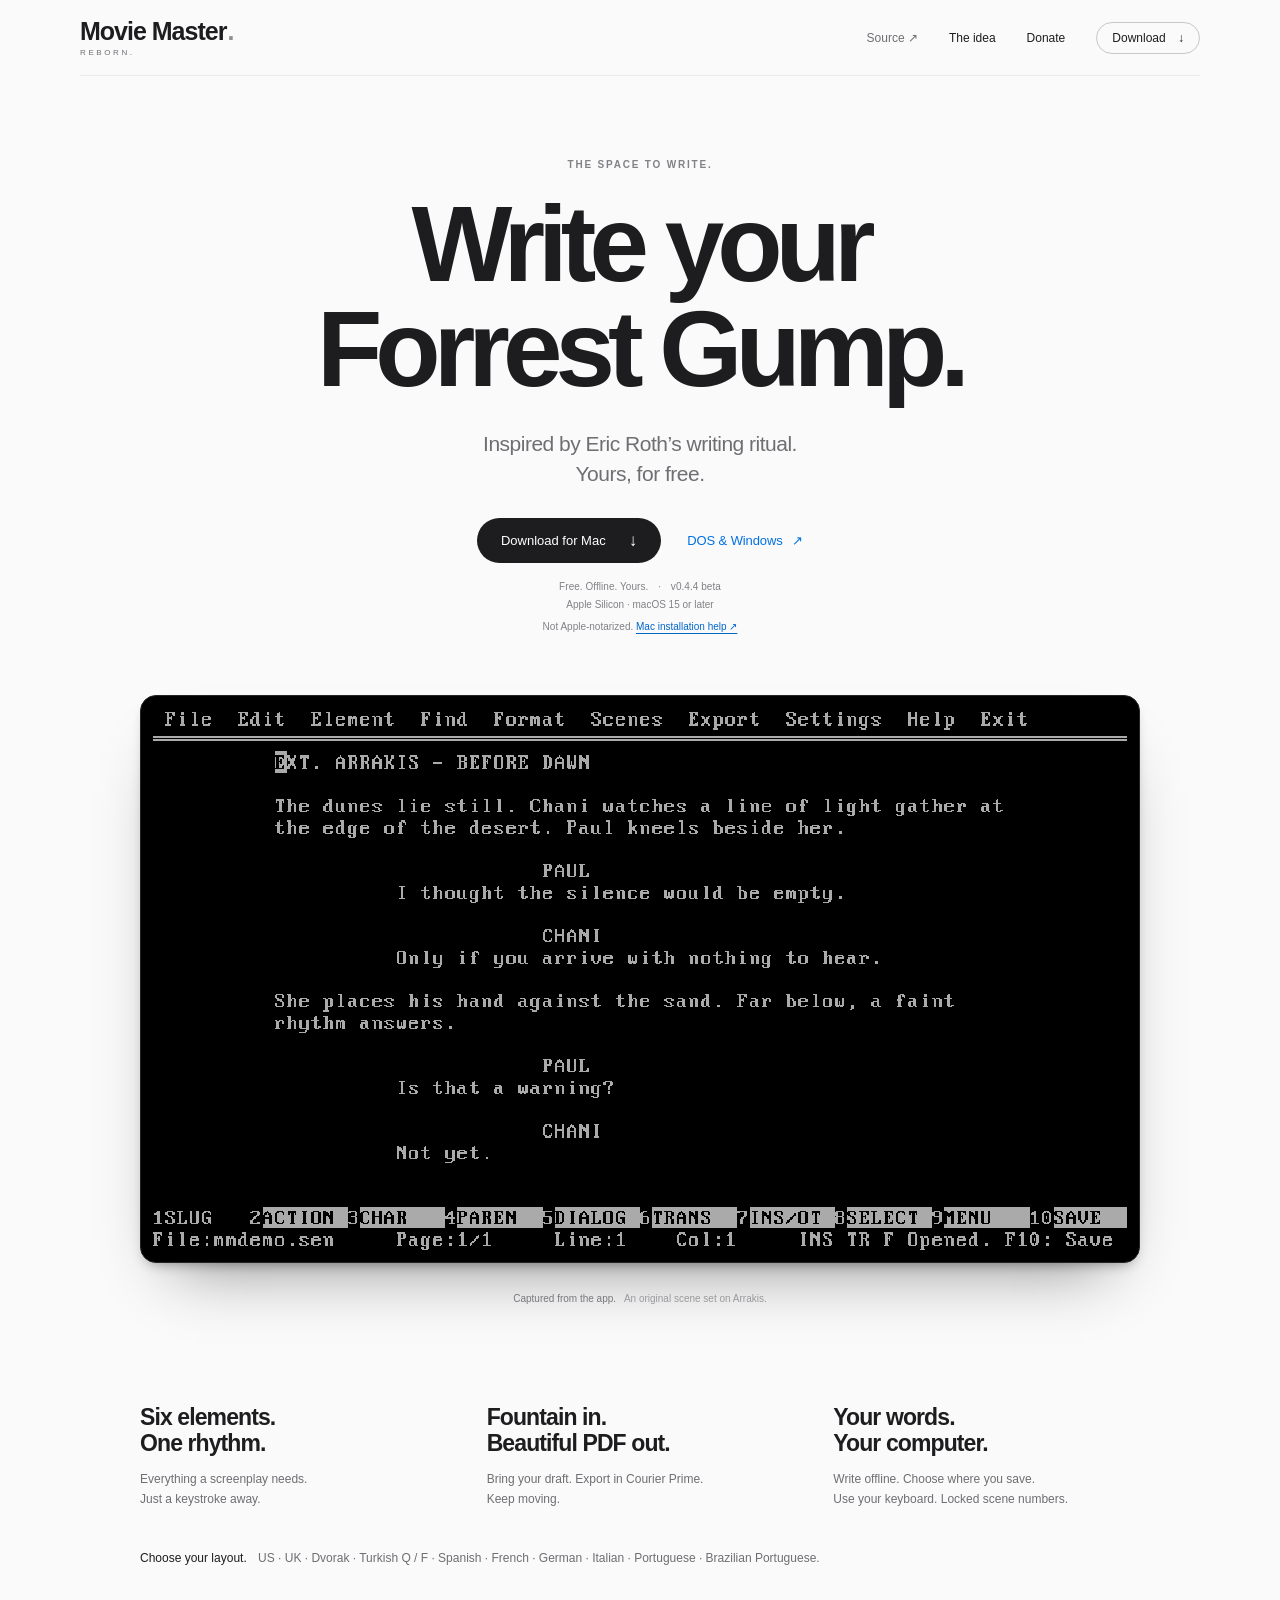
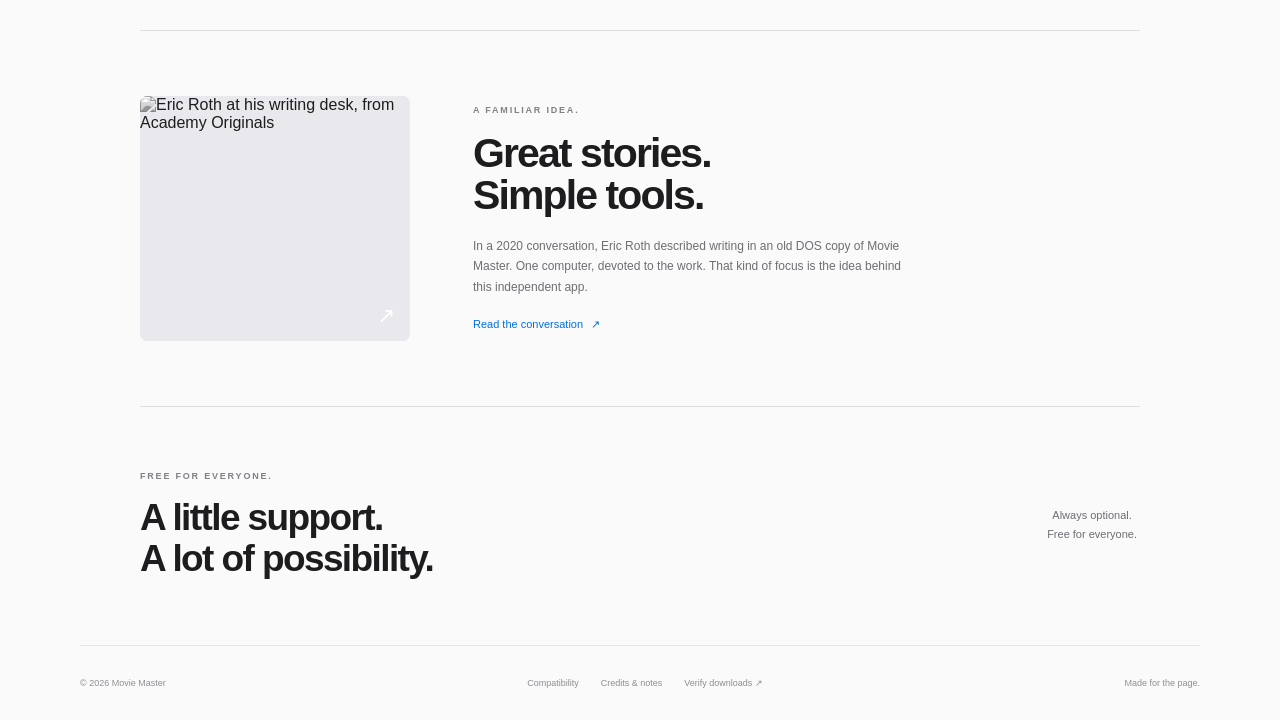
==== index.html @ 6f4f6c34 "Enable PayPal support alongside USDT donations" ====
<!doctype html>
<html lang="en">
<head>
  <meta charset="utf-8">
  <meta name="viewport" content="width=device-width,initial-scale=1">
  <meta name="theme-color" content="#fafafa">
  <title>Movie Master. Write your Forrest Gump.</title>
  <meta name="description" content="A quiet screen for your next screenplay. Free, offline screenwriting for Mac, DOS and Windows. Selectable keyboard layouts, Fountain import and Courier Prime PDF.">
  <meta property="og:title" content="Movie Master. Write your Forrest Gump.">
  <meta property="og:description" content="A quiet screen for your next screenplay. Free for Mac, DOS and Windows.">
  <meta property="og:type" content="website">
  <link rel="icon" href="mark.svg" type="image/svg+xml">
  <link rel="stylesheet" href="style.css">
  <script src="app.js" defer></script>
</head>
<body>
  <a class="skip" href="#main">Skip to content</a>
  <header class="nav shell">
    <a class="brand" href="#" aria-label="Movie Master home"><span>Movie Master<span class="brand-dot" aria-hidden="true">.</span></span><small>REBORN.</small></a>
    <nav aria-label="Main navigation"><a href="https://github.com/Bubliska/movie-master" target="_blank" rel="noopener noreferrer">Source <span aria-hidden="true">↗</span></a><a href="#idea">The idea</a><button type="button" class="nav-donate" id="donate-button">Donate</button><a href="#downloads" class="nav-download">Download <span aria-hidden="true">↓</span></a></nav>
  </header>
  <main id="main">
    <section class="hero" aria-labelledby="hero-title">
      <div class="hero-copy shell">
        <p class="eyebrow">THE SPACE TO WRITE.</p>
        <h1 id="hero-title">Write your<br>Forrest Gump.</h1>
        <p class="hero-subtitle">Inspired by Eric Roth’s writing ritual.<br>Yours, for free.</p>
        <div class="download-actions" id="downloads"><a class="button primary" id="download-mac" href="https://github.com/Bubliska/movie-master/releases/download/v0.4.4/Movie-Master-0.4.4-AppleSilicon.dmg">Download for Mac <span aria-hidden="true">↓</span></a><a class="secondary" href="https://github.com/Bubliska/movie-master/releases/download/v0.4.4/Movie-Master-0.4.4-DOS-Windows.zip" download>DOS & Windows <span aria-hidden="true">↗</span></a></div>
        <p class="compatibility">Free. Offline. Yours. <span aria-hidden="true">·</span> v0.4.4 beta</p>
        <p class="download-status">Apple Silicon · macOS 15 or later</p>
        <p class="download-status">Not Apple-notarized. <a href="credits.html#mac-install">Mac installation help ↗</a></p>
      </div>
      <figure class="product-stage shell">
        <div class="app-capture"><img src="movie-master-dune.png" width="720" height="400" alt="Actual Movie Master app screenshot showing an original Arrakis scene with Paul and Chani, the real DOS menus and function keys."></div>
        <figcaption>Captured from the app. <span>An original scene set on Arrakis.</span></figcaption>
      </figure>
    </section>
    <section class="essentials shell" aria-label="The essentials"><div><h2>Six elements.<br>One rhythm.</h2><p>Everything a screenplay needs.<br>Just a keystroke away.</p></div><div><h2>Fountain in.<br>Beautiful PDF out.</h2><p>Bring your draft. Export in Courier Prime.<br>Keep moving.</p></div><div><h2>Your words.<br>Your computer.</h2><p>Write offline. Choose where you save.<br>Use your keyboard. Locked scene numbers.</p></div><p class="keyboard-layouts"><strong>Choose your layout.</strong> US · UK · Dvorak · Turkish Q / F · Spanish · French · German · Italian · Portuguese · Brazilian Portuguese.</p></section>
    <section class="idea shell" id="idea" aria-labelledby="idea-title">
      <a class="roth-image" href="https://www.youtube.com/watch?v=N3_QmiNs52o" target="_blank" rel="noopener noreferrer" aria-label="Watch Eric Roth's writing process on Academy Originals"><img src="https://i.ytimg.com/vi/N3_QmiNs52o/maxresdefault.jpg" width="1280" height="720" alt="Eric Roth at his writing desk, from Academy Originals" loading="lazy" referrerpolicy="no-referrer"><span aria-hidden="true">↗</span></a>
      <div class="idea-copy"><p class="eyebrow">A FAMILIAR IDEA.</p><h2 id="idea-title">Great stories.<br>Simple tools.</h2><p>In a 2020 conversation, Eric Roth described writing in an old DOS copy of Movie Master. One computer, devoted to the work. That kind of focus is the idea behind this independent app.</p><a class="story-link" href="https://johnaugust.com/2020/scriptnotes-475-the-one-with-eric-roth-transcript" target="_blank" rel="noopener noreferrer">Read the conversation <span aria-hidden="true">↗</span></a></div>
    </section>
    <section class="support shell" aria-labelledby="support-title"><div><p class="eyebrow">FREE FOR EVERYONE.</p><h2 id="support-title">A little support.<br>A lot of possibility.</h2></div><div class="support-action"><p>Always optional.<br>Free for everyone.</p></div></section>
  </main>
  <footer class="footer shell"><span>© 2026 Movie Master</span><div><button class="footer-link" type="button" id="requirements-button">Compatibility</button><a href="credits.html">Credits & notes</a><a href="https://github.com/Bubliska/movie-master/releases/download/v0.4.4/SHA256.txt" target="_blank" rel="noopener">Verify downloads <span aria-hidden="true">↗</span></a></div><span>Made for the page.</span></footer>
  <dialog id="donation-dialog" aria-labelledby="donation-title">
    <button class="dialog-close" aria-label="Close donation information" type="button">×</button>
    <p class="eyebrow">THANK YOU.</p><h2 id="donation-title">Keep the<br>story going.</h2>
    <p>Movie Master is free. Every contribution helps write its next chapter.</p>
    <section class="donation-method" aria-labelledby="paypal-title"><h3 id="paypal-title">PayPal</h3><a class="button primary" href="https://paypal.me/emirBublis" target="_blank" rel="noopener noreferrer">Continue with PayPal <span aria-hidden="true">↗</span></a><p class="dialog-small">Choose your amount on PayPal.</p></section>
    <section class="donation-method" aria-labelledby="ethereum-title">
      <h3 id="ethereum-title">USDT <span>Ethereum · ERC20</span></h3>
      <p class="wallet-address" id="ethereum-address">0x7a5459922af0303901fe7e7f8037e40db7d2e9fa</p>
      <p class="network-note">Send USDT on the Ethereum network only.</p>
      <button class="copy-address" type="button" data-copy-address="ethereum-address" aria-label="Copy USDT Ethereum address">Copy address</button>
      <p class="copy-status" role="status" aria-live="polite"></p>
    </section>
    <section class="donation-method" aria-labelledby="tron-title">
      <h3 id="tron-title">USDT <span>TRON · TRC20</span></h3>
      <p class="wallet-address" id="tron-address">THdJoAhMcEDywUCR9gDeDUcnjp4ftQQy5q</p>
      <p class="network-note">Send USDT on the TRON network only.</p>
      <button class="copy-address" type="button" data-copy-address="tron-address" aria-label="Copy USDT TRON address">Copy address</button>
      <p class="copy-status" role="status" aria-live="polite"></p>
    </section>
    <p class="dialog-small">Always optional. The app is yours either way.</p>
  </dialog>
  <dialog id="requirements-dialog" aria-labelledby="requirements-title"><button class="dialog-close" aria-label="Close compatibility information" type="button">×</button><p class="eyebrow">VERSION 0.4.4 · BETA</p><h2 id="requirements-title">A few details.</h2><h3>Mac</h3><p>Apple Silicon, macOS 15 or later. DOSBox-X is included. Open the DMG and drag the app to Applications. This beta is ad-hoc signed and isn't Apple-notarized, so macOS may block its first launch. <a href="credits.html#mac-install">Read the Mac installation instructions</a>. No Intel Mac build is included.</p><h3>Keyboard layouts</h3><p>US, UK, Dvorak, Turkish Q/F, Spanish, French AZERTY, German QWERTZ, Italian, Portuguese and Brazilian Portuguese. Choose a layout in Settings. The current text set supports Latin scripts; Cyrillic, Arabic and CJK text are not yet supported.</p><h3>DOS & Windows</h3><p>The ZIP includes DOS, WIN32 and WIN64 builds. Windows 10–11: extract the entire ZIP and run START.BAT. DOS: 386+, VGA and extended memory; 32 MB recommended. Keep FONT.TTF and CWSDPMI.EXE beside MOVIEMST.EXE. Windows builds are compiled but haven't been tested on a live Windows machine.</p><p class="dialog-small">Mac: File → Import Fountain opens the macOS file chooser at Desktop, including Unicode filenames.</p><p class="dialog-small">First Save: F10 → choose a folder → F5 Save Here → enter a name. Save As and every export let you choose a location again.</p><button class="button primary dialog-dismiss" type="button">Got it</button></dialog>
  <noscript><p class="noscript shell">Both downloads work without JavaScript. Enable it to open the information dialogs.</p></noscript>
</body>
</html>
---- style.css ----
:root{--ink:#1d1d1f;--gray:#6e6e73;--line:#dedee1;--background:#fafafa;--sans:-apple-system,BlinkMacSystemFont,'Helvetica Neue',Arial,sans-serif}
*{box-sizing:border-box}
html{scroll-behavior:smooth;scroll-padding-top:28px}
body{margin:0;background:var(--background);color:var(--ink);font-family:var(--sans);-webkit-font-smoothing:antialiased}
a{color:inherit;text-decoration:none}button{font:inherit;color:inherit;cursor:pointer}button,a{touch-action:manipulation}
a:focus-visible,button:focus-visible{outline:2px solid #0071e3;outline-offset:6px}
.download-status a,dialog p a{color:#0066cc;text-decoration:underline;text-underline-offset:3px}
.shell{width:calc(100% - 96px);max-width:1120px;margin-inline:auto}
.skip{position:fixed;top:-70px;left:20px;padding:12px;background:var(--ink);color:#fff;z-index:100}.skip:focus{top:10px}
.nav{height:76px;display:flex;align-items:center;justify-content:space-between;border-bottom:1px solid #e9e9eb}
.brand{white-space:nowrap;flex-shrink:0;display:flex;flex-direction:column;gap:5px;font-size:25px;font-weight:600;letter-spacing:-1px;line-height:1}.brand small{font-size:8px;font-weight:500;letter-spacing:2.6px;color:var(--gray)}.brand-dot{margin-left:1px;color:#8e8e93}
.nav nav{white-space:nowrap;display:flex;align-items:center;gap:31px;font-size:12px}.nav nav>a:first-child{color:var(--gray)}.nav nav>a:hover{color:#0071e3}
.nav-donate{border:0;background:none;padding:0;font:inherit}.nav-donate:hover{color:#0071e3}
.nav-download{border:1px solid #c8c8cc;border-radius:30px;padding:8px 15px}.nav-download span{margin-left:9px}
h1,h2,h3,p{margin-top:0}h1,h2,h3{font-weight:600}.eyebrow{font-size:10px;font-weight:600;letter-spacing:1.8px;color:#818186;margin:0 0 22px}
.hero{padding-top:83px}.hero-copy{text-align:center}h1{font-size:clamp(72px,8.35vw,118px);line-height:.985;letter-spacing:-.065em;margin:0 auto 26px;max-width:1000px}
.hero-subtitle{font-size:21px;line-height:1.45;letter-spacing:-.5px;color:var(--gray);margin-bottom:29px}
.download-actions{display:flex;justify-content:center;align-items:center;gap:26px;scroll-margin-top:80px}
.button{border:1px solid transparent;border-radius:40px;min-height:45px;padding:13px 23px;font-size:13px;font-weight:500;display:inline-flex;align-items:center;justify-content:center;gap:23px;transition:background .2s,transform .2s}
.button span{font-size:17px;line-height:1}.primary{background:var(--ink);color:white}.primary:hover{background:#3b3b3d;transform:translateY(-1px)}
.secondary{font-size:13px;color:#0071e3;letter-spacing:-.1px}.secondary span{margin-left:6px}.secondary:hover,.story-link:hover{text-decoration:underline;text-underline-offset:4px}
.compatibility{font-size:10px;color:#818186;margin:18px 0 0;letter-spacing:.05px}.compatibility span{margin:0 7px}
.download-status{font-size:10px;color:#818186;margin:7px 0 0;min-height:15px}
.product-stage{margin-top:59px;max-width:1000px;padding-bottom:28px}
.app-capture{padding:12px;background:#000;border:1px solid #242426;border-radius:16px;overflow:hidden;box-shadow:0 35px 65px -33px #0007,0 7px 14px -7px #0006}
.app-capture img{width:100%;height:auto;display:block;image-rendering:pixelated}
.product-stage figcaption{text-align:center;color:#78787d;font-size:10px;line-height:1.6;margin:28px 0 0}.product-stage figcaption span{color:#9a9a9e;margin-left:5px}
.essentials{max-width:1000px;display:grid;grid-template-columns:repeat(3,1fr);gap:40px;padding:53px 0 62px;border-bottom:1px solid var(--line)}
.keyboard-layouts{grid-column:1/-1;font-size:12px;line-height:1.8;color:var(--gray);margin:0}.keyboard-layouts strong{font-weight:500;color:var(--ink);margin-right:8px}
.essentials h2{font-size:23px;letter-spacing:-.9px;line-height:1.15;margin-bottom:14px}.essentials p{font-size:12px;line-height:1.6;color:var(--gray);margin-bottom:0}
.idea{max-width:1000px;display:flex;align-items:center;gap:63px;padding:65px 0;border-bottom:1px solid var(--line)}
.roth-image{position:relative;width:270px;height:245px;flex-shrink:0;border-radius:7px;overflow:hidden;background:#e8e8ed;display:block}
.roth-image img{display:block;width:100%;height:100%;object-fit:cover;object-position:77% center;filter:grayscale(1);transition:transform .6s}.roth-image:hover img{transform:scale(1.025)}
.roth-image>span{position:absolute;right:15px;bottom:12px;color:white;font-size:22px}.idea-copy{max-width:500px}.idea .eyebrow{font-size:9px;margin-bottom:17px}
.idea h2{font-size:41px;line-height:1.04;letter-spacing:-1.9px;margin-bottom:19px}.idea-copy>p:not(.eyebrow){color:var(--gray);font-size:12px;line-height:1.7;margin-bottom:17px;max-width:435px}
.story-link{color:#0071e3;font-size:11px}.story-link span{margin-left:5px}
.support{max-width:1000px;display:flex;align-items:center;justify-content:space-between;padding:64px 0 66px}.support .eyebrow{font-size:9px;margin-bottom:17px}
.support h2{font-size:37px;line-height:1.1;letter-spacing:-1.6px;margin-bottom:0}.support-action{text-align:center;margin-right:3px}.support-action p{font-size:11px;line-height:1.7;color:var(--gray);margin:0}
.footer{height:75px;border-top:1px solid #e4e4e7;display:flex;align-items:center;justify-content:space-between;gap:20px;font-size:9px;color:#8e8e93}.footer>div{display:flex;align-items:center;gap:22px}.footer a:hover,.footer-link:hover{color:var(--ink)}.footer-link{border:0;background:none;padding:0;font:inherit;color:inherit}
dialog{max-width:510px;width:calc(100% - 36px);border:1px solid #e4e4e7;border-radius:22px;background:#fafafa;padding:47px 36px 32px;color:var(--ink);max-height:85vh;overflow:auto}
dialog::backdrop{background:#0007;backdrop-filter:blur(8px)}dialog h2{font-size:37px;line-height:1.1;letter-spacing:-1.8px;margin-bottom:23px}dialog h3{font-size:15px;margin:23px 0 8px}dialog>p:not(.eyebrow){font-size:13px;line-height:1.7;color:var(--gray)}dialog .button{width:100%;margin-top:16px}dialog .eyebrow{font-size:9px;margin-bottom:20px}dialog .dialog-small{font-size:11px!important}.dialog-close{position:absolute;right:16px;top:10px;border:0;background:none;font-size:24px;color:#86868b;padding:4px 8px}.noscript{font-size:12px;padding-bottom:30px;color:var(--gray)}
.donation-method{border-top:1px solid var(--line);padding-top:20px;margin-top:23px}.donation-method h3{margin:0 0 12px;font-size:16px}.donation-method h3 span{font-size:11px;font-weight:400;color:var(--gray);margin-left:9px}.donation-method p{font-size:12px;line-height:1.6;margin:8px 0}.donation-method .wallet-address{font-family:ui-monospace,SFMono-Regular,Consolas,monospace;font-size:12px;overflow-wrap:anywhere;user-select:all}.network-note{color:var(--gray)}.copy-address{background:none;border:1px solid #c8c8cc;border-radius:20px;padding:8px 14px;font-size:11px}.copy-address:hover{background:#eeeef0}.donation-method .copy-status{font-size:10px;min-height:16px;color:var(--gray);margin-bottom:0}
.credits{max-width:700px;margin:70px auto;padding:0 25px}.credits h1{font-size:60px;line-height:1.02;letter-spacing:-3px;margin:35px 0}.credits h2{font-size:25px;letter-spacing:-1px;margin:35px 0 14px}.credits p,.credits li{font-size:13px;color:var(--gray);line-height:1.8}.credits li{margin-bottom:14px}.credits a{color:#0071e3}.credits>a{font-size:12px}
@media(min-width:1500px){.hero{padding-top:102px}}
@media(max-width:1000px){h1{font-size:94px}.product-stage{width:calc(100% - 60px)}.essentials,.idea,.support{width:calc(100% - 96px)}.idea{gap:40px}.roth-image{width:240px;height:240px}}
@media(max-width:700px){.shell{width:calc(100% - 42px)}.nav{height:67px}.brand{font-size:21px}.brand small{font-size:7px;letter-spacing:2px}.nav nav{gap:14px;font-size:10px}.nav a[href="#idea"]{display:none}.nav-download{padding:7px 11px}.hero{padding-top:65px}.eyebrow{font-size:8px;letter-spacing:1.5px;margin-bottom:21px}h1{font-size:67px;letter-spacing:-4.2px;line-height:1.01;margin-bottom:24px}.hero-subtitle{font-size:16px;letter-spacing:-.4px;max-width:260px;margin:0 auto 25px}.download-actions{gap:20px}.button{font-size:11px;min-height:42px;padding:12px 17px;gap:13px}.secondary{font-size:11px}.compatibility{font-size:9px;margin-top:19px}.download-status{font-size:9px;margin-top:7px}.product-stage{width:calc(100% - 28px);margin-top:46px;padding-bottom:12px}.app-capture{padding:7px;border-radius:10px;box-shadow:0 25px 36px -25px #0008}.product-stage figcaption{font-size:9px;margin-top:22px}.product-stage figcaption span{display:block;margin:4px 0 0;font-size:8px}.essentials{width:calc(100% - 50px);display:flex;flex-direction:column;gap:26px;padding:39px 0 43px}.essentials>div{display:flex;align-items:flex-start;gap:22px}.essentials h2{font-size:20px;letter-spacing:-.6px;line-height:1.13;width:45%;flex-shrink:0;margin:0}.essentials p{font-size:11px;line-height:1.7;padding-top:1px}.essentials p br{display:none}.idea{width:calc(100% - 50px);gap:25px;padding:42px 0;align-items:flex-start}.roth-image{width:105px;height:143px;border-radius:5px;margin-top:28px;align-self:center}.roth-image img{object-position:78% center}.roth-image>span{font-size:18px;bottom:8px;right:8px}.idea .eyebrow{font-size:7px;letter-spacing:1px;margin-bottom:13px}.idea h2{font-size:29px;letter-spacing:-1.4px;margin-bottom:14px}.idea-copy>p:not(.eyebrow){font-size:11px;line-height:1.7;margin-bottom:12px}.story-link{font-size:9px}.support{width:calc(100% - 50px);padding:41px 0 43px;gap:20px}.support .eyebrow{font-size:7px;letter-spacing:1px;margin-bottom:13px}.support h2{font-size:25px;letter-spacing:-1px}.support-action{flex-shrink:0;margin:0}.support-action p{font-size:7px;max-width:105px;line-height:1.5;margin-top:9px}.footer{height:auto;min-height:96px;flex-wrap:wrap;gap:15px;font-size:8px;padding:20px 0}.footer>div{order:3;width:100%;gap:20px}.footer>span:last-child{margin-left:auto}dialog{border-radius:17px;padding:43px 25px 26px}dialog h2{font-size:33px}.credits{margin-top:35px}.credits h1{font-size:46px;letter-spacing:-2px}.credits p,.credits li{font-size:12px}}
@media(max-width:360px){.brand{font-size:18px}.shell{width:calc(100% - 32px)}h1{font-size:61px;letter-spacing:-4px}.hero-subtitle{font-size:15px}.nav nav{gap:8px;font-size:9px}.nav-download{padding:7px 8px}.download-actions{gap:15px}.secondary{font-size:10px}.essentials{gap:14px}.essentials h2{font-size:14px}.idea{gap:18px}.roth-image{width:85px}.idea h2{font-size:26px}.support h2{font-size:22px}}
@media(prefers-reduced-motion:reduce){html{scroll-behavior:auto}*,*::before,*::after{transition:none!important;animation:none!important}}
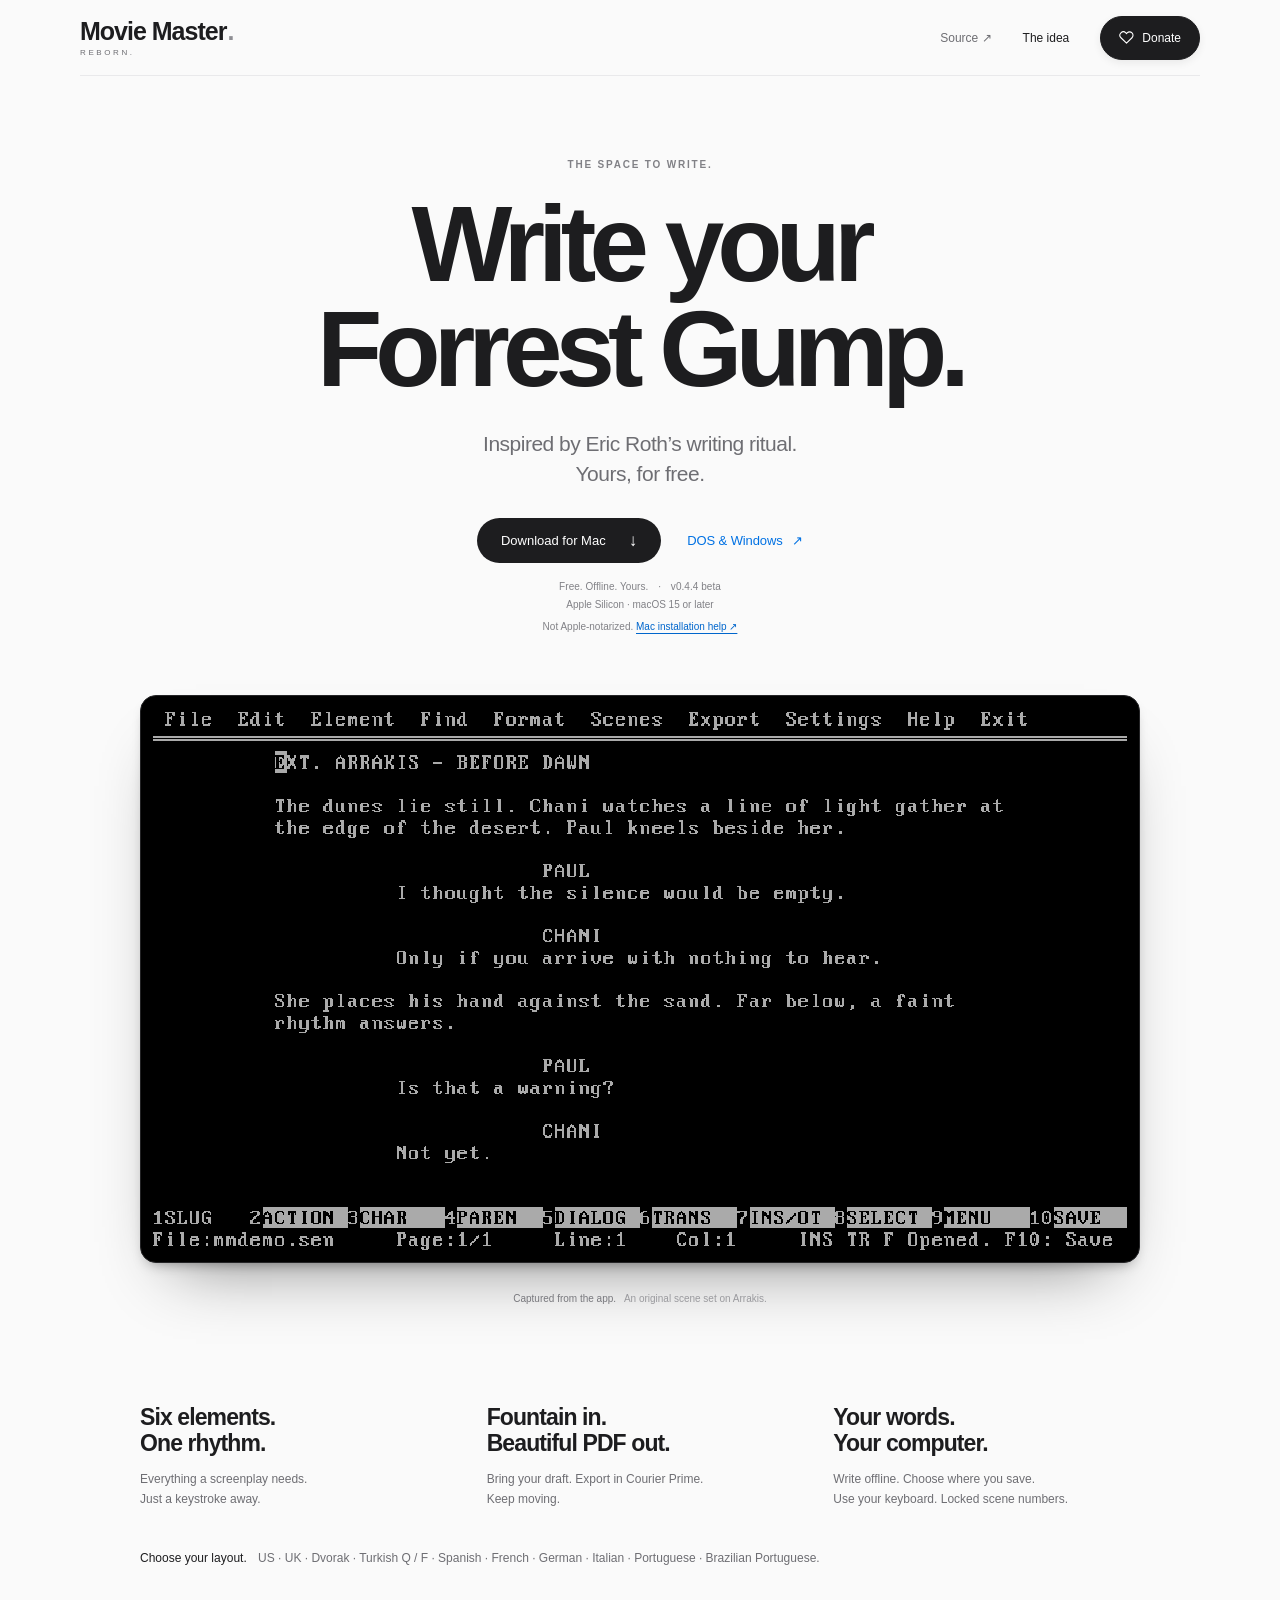
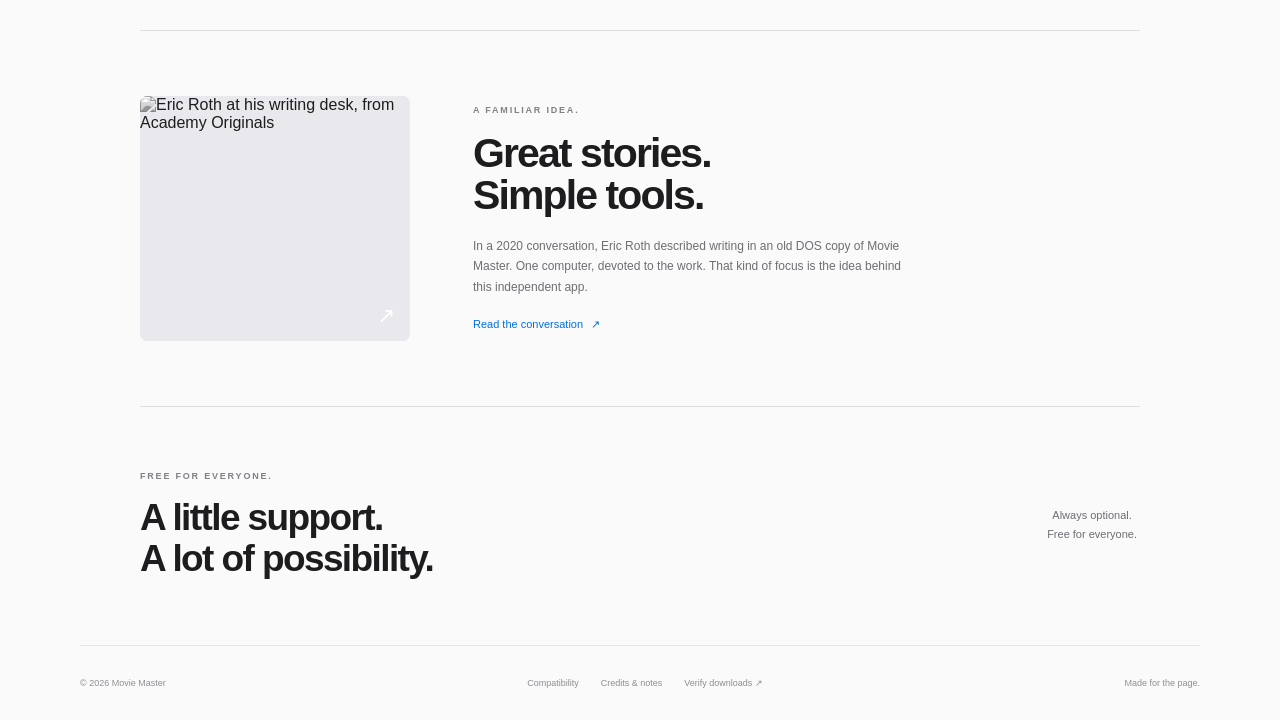
==== commit 9ba26c14: "Highlight Donate and simplify the top navigation" ====
--- a/index.html
+++ b/index.html
@@ -17,7 +17,7 @@
   <a class="skip" href="#main">Skip to content</a>
   <header class="nav shell">
     <a class="brand" href="#" aria-label="Movie Master home"><span>Movie Master<span class="brand-dot" aria-hidden="true">.</span></span><small>REBORN.</small></a>
-    <nav aria-label="Main navigation"><a href="https://github.com/Bubliska/movie-master" target="_blank" rel="noopener noreferrer">Source <span aria-hidden="true">↗</span></a><a href="#idea">The idea</a><button type="button" class="nav-donate" id="donate-button">Donate</button><a href="#downloads" class="nav-download">Download <span aria-hidden="true">↓</span></a></nav>
+    <nav aria-label="Main navigation"><a href="https://github.com/Bubliska/movie-master" target="_blank" rel="noopener noreferrer">Source <span aria-hidden="true">↗</span></a><a href="#idea">The idea</a><button type="button" class="nav-donate" id="donate-button"><svg viewBox="0 0 24 24" width="15" height="15" fill="none" stroke="currentColor" stroke-width="1.7" stroke-linecap="round" stroke-linejoin="round" aria-hidden="true"><path d="M20.8 4.6a5.5 5.5 0 0 0-7.8 0L12 5.7l-1.1-1.1a5.5 5.5 0 0 0-7.8 7.8L12 21l8.8-8.6a5.5 5.5 0 0 0 0-7.8Z"/></svg>Donate</button></nav>
   </header>
   <main id="main">
     <section class="hero" aria-labelledby="hero-title">
--- a/style.css
+++ b/style.css
@@ -10,8 +10,7 @@
 .nav{height:76px;display:flex;align-items:center;justify-content:space-between;border-bottom:1px solid #e9e9eb}
 .brand{white-space:nowrap;flex-shrink:0;display:flex;flex-direction:column;gap:5px;font-size:25px;font-weight:600;letter-spacing:-1px;line-height:1}.brand small{font-size:8px;font-weight:500;letter-spacing:2.6px;color:var(--gray)}.brand-dot{margin-left:1px;color:#8e8e93}
 .nav nav{white-space:nowrap;display:flex;align-items:center;gap:31px;font-size:12px}.nav nav>a:first-child{color:var(--gray)}.nav nav>a:hover{color:#0071e3}
-.nav-donate{border:0;background:none;padding:0;font:inherit}.nav-donate:hover{color:#0071e3}
-.nav-download{border:1px solid #c8c8cc;border-radius:30px;padding:8px 15px}.nav-download span{margin-left:9px}
+.nav-donate{display:inline-flex;align-items:center;justify-content:center;gap:8px;min-height:44px;padding:10px 18px;border:1px solid var(--ink);border-radius:30px;background:var(--ink);color:#fff;font-size:12px;font-weight:500;box-shadow:0 3px 8px #00000012;transition:background .2s,box-shadow .2s,transform .2s}.nav-donate svg{flex-shrink:0}.nav-donate:hover{background:#3b3b3d;box-shadow:0 5px 12px #00000020;transform:translateY(-1px)}.nav-donate:active{transform:translateY(0)}
 h1,h2,h3,p{margin-top:0}h1,h2,h3{font-weight:600}.eyebrow{font-size:10px;font-weight:600;letter-spacing:1.8px;color:#818186;margin:0 0 22px}
 .hero{padding-top:83px}.hero-copy{text-align:center}h1{font-size:clamp(72px,8.35vw,118px);line-height:.985;letter-spacing:-.065em;margin:0 auto 26px;max-width:1000px}
 .hero-subtitle{font-size:21px;line-height:1.45;letter-spacing:-.5px;color:var(--gray);margin-bottom:29px}
@@ -43,6 +42,6 @@
 .credits{max-width:700px;margin:70px auto;padding:0 25px}.credits h1{font-size:60px;line-height:1.02;letter-spacing:-3px;margin:35px 0}.credits h2{font-size:25px;letter-spacing:-1px;margin:35px 0 14px}.credits p,.credits li{font-size:13px;color:var(--gray);line-height:1.8}.credits li{margin-bottom:14px}.credits a{color:#0071e3}.credits>a{font-size:12px}
 @media(min-width:1500px){.hero{padding-top:102px}}
 @media(max-width:1000px){h1{font-size:94px}.product-stage{width:calc(100% - 60px)}.essentials,.idea,.support{width:calc(100% - 96px)}.idea{gap:40px}.roth-image{width:240px;height:240px}}
-@media(max-width:700px){.shell{width:calc(100% - 42px)}.nav{height:67px}.brand{font-size:21px}.brand small{font-size:7px;letter-spacing:2px}.nav nav{gap:14px;font-size:10px}.nav a[href="#idea"]{display:none}.nav-download{padding:7px 11px}.hero{padding-top:65px}.eyebrow{font-size:8px;letter-spacing:1.5px;margin-bottom:21px}h1{font-size:67px;letter-spacing:-4.2px;line-height:1.01;margin-bottom:24px}.hero-subtitle{font-size:16px;letter-spacing:-.4px;max-width:260px;margin:0 auto 25px}.download-actions{gap:20px}.button{font-size:11px;min-height:42px;padding:12px 17px;gap:13px}.secondary{font-size:11px}.compatibility{font-size:9px;margin-top:19px}.download-status{font-size:9px;margin-top:7px}.product-stage{width:calc(100% - 28px);margin-top:46px;padding-bottom:12px}.app-capture{padding:7px;border-radius:10px;box-shadow:0 25px 36px -25px #0008}.product-stage figcaption{font-size:9px;margin-top:22px}.product-stage figcaption span{display:block;margin:4px 0 0;font-size:8px}.essentials{width:calc(100% - 50px);display:flex;flex-direction:column;gap:26px;padding:39px 0 43px}.essentials>div{display:flex;align-items:flex-start;gap:22px}.essentials h2{font-size:20px;letter-spacing:-.6px;line-height:1.13;width:45%;flex-shrink:0;margin:0}.essentials p{font-size:11px;line-height:1.7;padding-top:1px}.essentials p br{display:none}.idea{width:calc(100% - 50px);gap:25px;padding:42px 0;align-items:flex-start}.roth-image{width:105px;height:143px;border-radius:5px;margin-top:28px;align-self:center}.roth-image img{object-position:78% center}.roth-image>span{font-size:18px;bottom:8px;right:8px}.idea .eyebrow{font-size:7px;letter-spacing:1px;margin-bottom:13px}.idea h2{font-size:29px;letter-spacing:-1.4px;margin-bottom:14px}.idea-copy>p:not(.eyebrow){font-size:11px;line-height:1.7;margin-bottom:12px}.story-link{font-size:9px}.support{width:calc(100% - 50px);padding:41px 0 43px;gap:20px}.support .eyebrow{font-size:7px;letter-spacing:1px;margin-bottom:13px}.support h2{font-size:25px;letter-spacing:-1px}.support-action{flex-shrink:0;margin:0}.support-action p{font-size:7px;max-width:105px;line-height:1.5;margin-top:9px}.footer{height:auto;min-height:96px;flex-wrap:wrap;gap:15px;font-size:8px;padding:20px 0}.footer>div{order:3;width:100%;gap:20px}.footer>span:last-child{margin-left:auto}dialog{border-radius:17px;padding:43px 25px 26px}dialog h2{font-size:33px}.credits{margin-top:35px}.credits h1{font-size:46px;letter-spacing:-2px}.credits p,.credits li{font-size:12px}}
-@media(max-width:360px){.brand{font-size:18px}.shell{width:calc(100% - 32px)}h1{font-size:61px;letter-spacing:-4px}.hero-subtitle{font-size:15px}.nav nav{gap:8px;font-size:9px}.nav-download{padding:7px 8px}.download-actions{gap:15px}.secondary{font-size:10px}.essentials{gap:14px}.essentials h2{font-size:14px}.idea{gap:18px}.roth-image{width:85px}.idea h2{font-size:26px}.support h2{font-size:22px}}
+@media(max-width:700px){.shell{width:calc(100% - 42px)}.nav{height:67px}.brand{font-size:21px}.brand small{font-size:7px;letter-spacing:2px}.nav nav{gap:14px;font-size:10px}.nav a[href="#idea"]{display:none}.hero{padding-top:65px}.eyebrow{font-size:8px;letter-spacing:1.5px;margin-bottom:21px}h1{font-size:67px;letter-spacing:-4.2px;line-height:1.01;margin-bottom:24px}.hero-subtitle{font-size:16px;letter-spacing:-.4px;max-width:260px;margin:0 auto 25px}.download-actions{gap:20px}.button{font-size:11px;min-height:42px;padding:12px 17px;gap:13px}.secondary{font-size:11px}.compatibility{font-size:9px;margin-top:19px}.download-status{font-size:9px;margin-top:7px}.product-stage{width:calc(100% - 28px);margin-top:46px;padding-bottom:12px}.app-capture{padding:7px;border-radius:10px;box-shadow:0 25px 36px -25px #0008}.product-stage figcaption{font-size:9px;margin-top:22px}.product-stage figcaption span{display:block;margin:4px 0 0;font-size:8px}.essentials{width:calc(100% - 50px);display:flex;flex-direction:column;gap:26px;padding:39px 0 43px}.essentials>div{display:flex;align-items:flex-start;gap:22px}.essentials h2{font-size:20px;letter-spacing:-.6px;line-height:1.13;width:45%;flex-shrink:0;margin:0}.essentials p{font-size:11px;line-height:1.7;padding-top:1px}.essentials p br{display:none}.idea{width:calc(100% - 50px);gap:25px;padding:42px 0;align-items:flex-start}.roth-image{width:105px;height:143px;border-radius:5px;margin-top:28px;align-self:center}.roth-image img{object-position:78% center}.roth-image>span{font-size:18px;bottom:8px;right:8px}.idea .eyebrow{font-size:7px;letter-spacing:1px;margin-bottom:13px}.idea h2{font-size:29px;letter-spacing:-1.4px;margin-bottom:14px}.idea-copy>p:not(.eyebrow){font-size:11px;line-height:1.7;margin-bottom:12px}.story-link{font-size:9px}.support{width:calc(100% - 50px);padding:41px 0 43px;gap:20px}.support .eyebrow{font-size:7px;letter-spacing:1px;margin-bottom:13px}.support h2{font-size:25px;letter-spacing:-1px}.support-action{flex-shrink:0;margin:0}.support-action p{font-size:7px;max-width:105px;line-height:1.5;margin-top:9px}.footer{height:auto;min-height:96px;flex-wrap:wrap;gap:15px;font-size:8px;padding:20px 0}.footer>div{order:3;width:100%;gap:20px}.footer>span:last-child{margin-left:auto}dialog{border-radius:17px;padding:43px 25px 26px}dialog h2{font-size:33px}.credits{margin-top:35px}.credits h1{font-size:46px;letter-spacing:-2px}.credits p,.credits li{font-size:12px}}
+@media(max-width:360px){.brand{font-size:18px}.shell{width:calc(100% - 32px)}h1{font-size:61px;letter-spacing:-4px}.hero-subtitle{font-size:15px}.nav nav{gap:8px;font-size:9px}.download-actions{gap:15px}.secondary{font-size:10px}.essentials{gap:14px}.essentials h2{font-size:14px}.idea{gap:18px}.roth-image{width:85px}.idea h2{font-size:26px}.support h2{font-size:22px}}
 @media(prefers-reduced-motion:reduce){html{scroll-behavior:auto}*,*::before,*::after{transition:none!important;animation:none!important}}
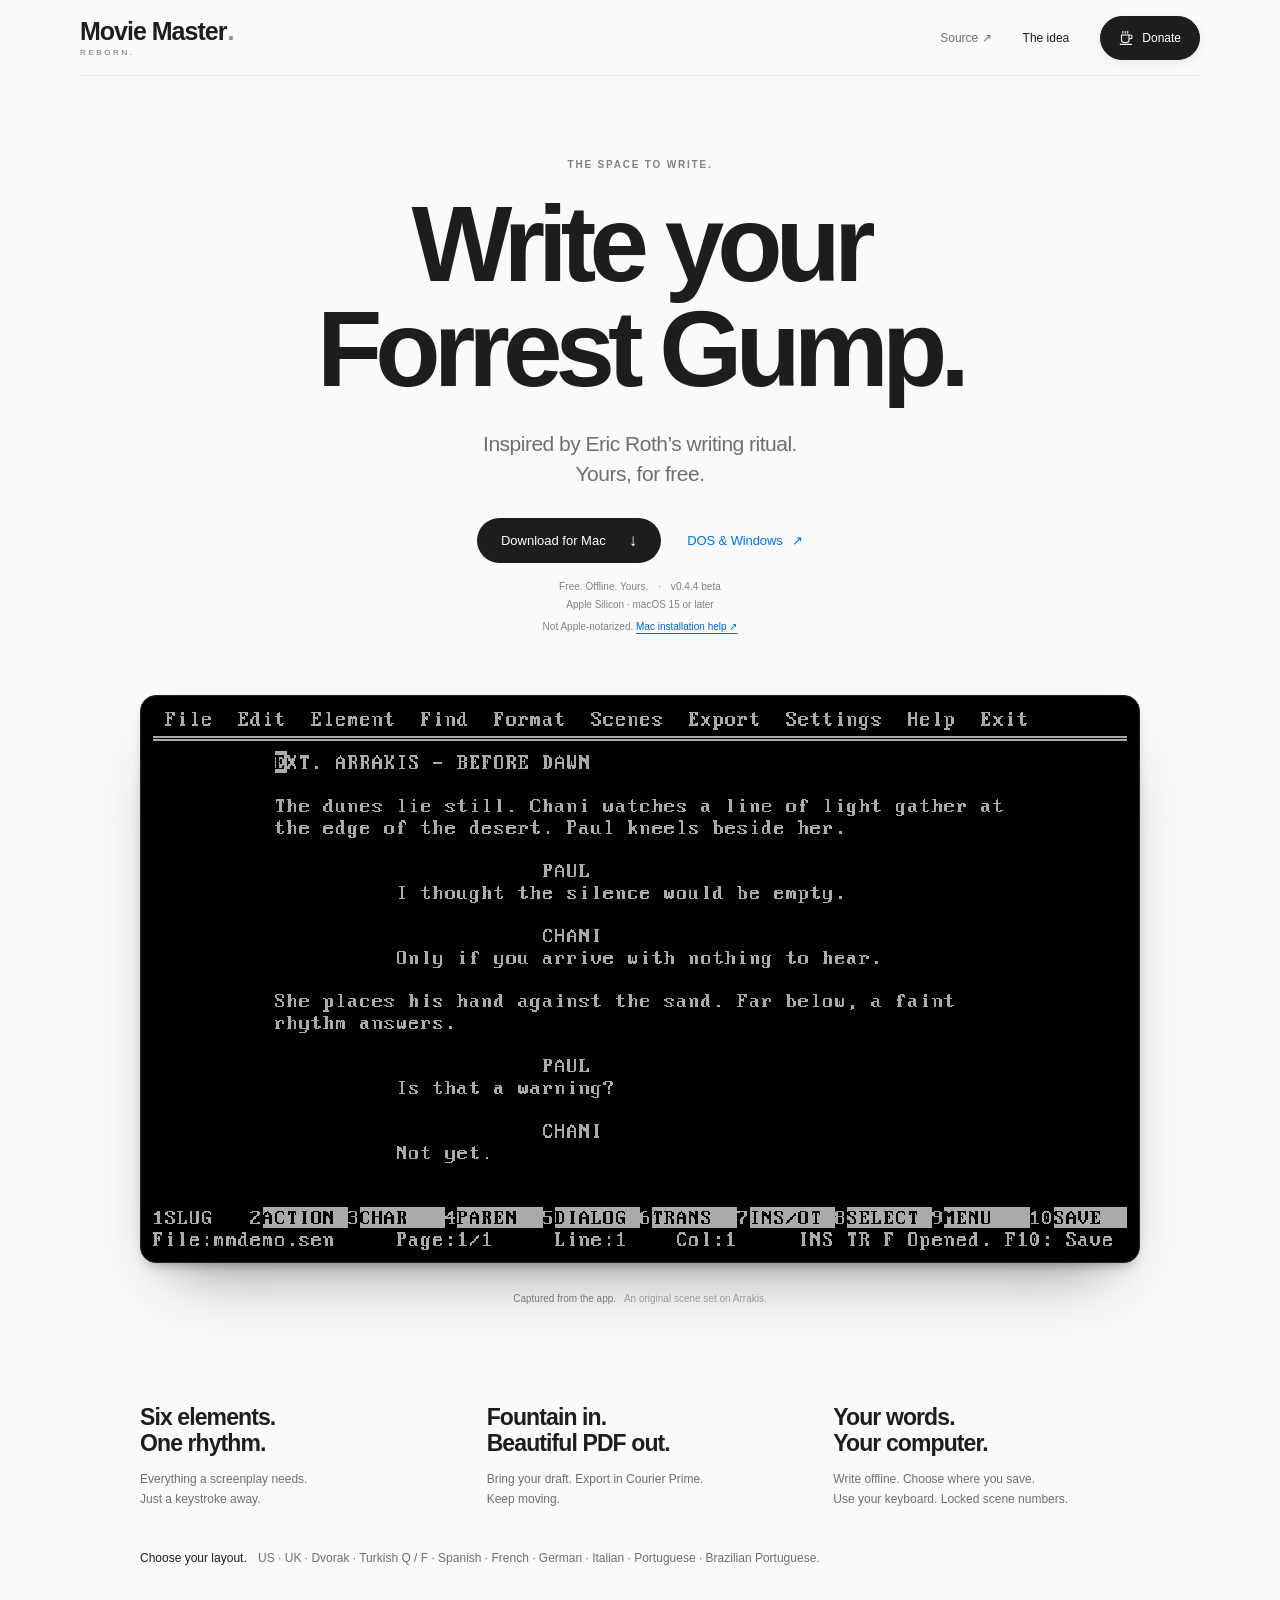
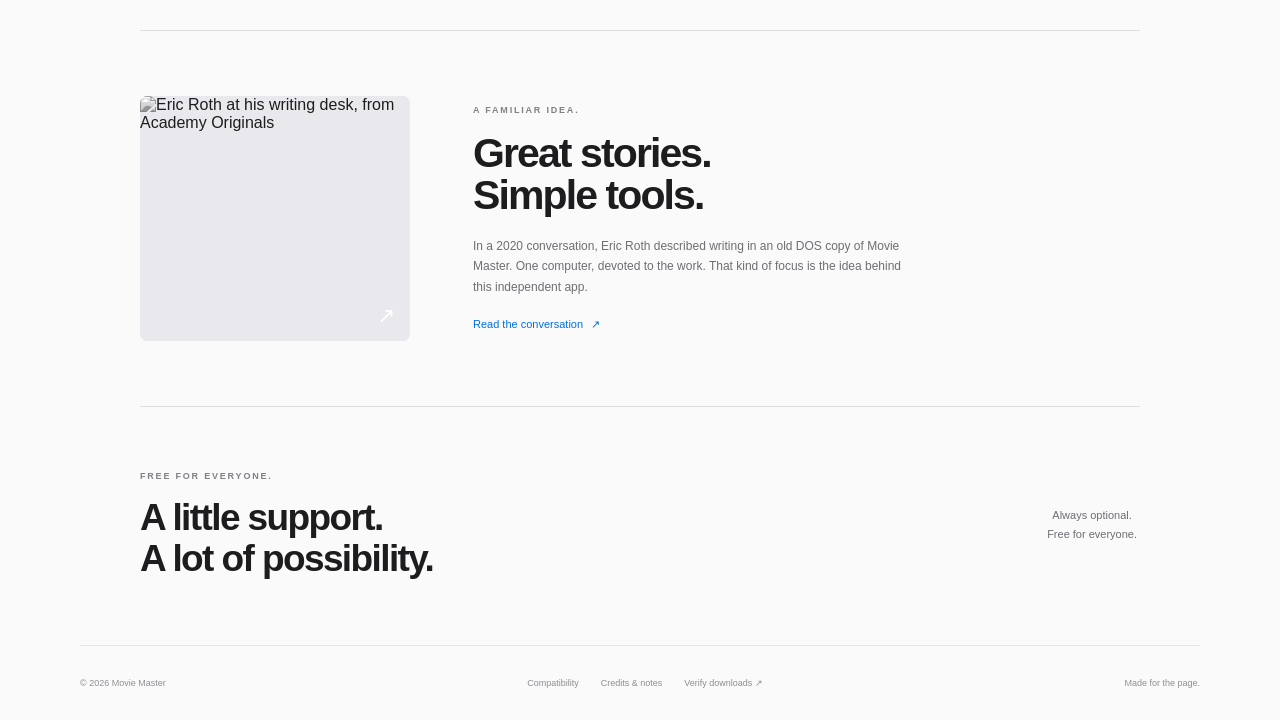
==== commit 111da5ff: "Use a coffee icon and surface Mac and Windows downloads" ====
--- a/index.html
+++ b/index.html
@@ -17,7 +17,7 @@
   <a class="skip" href="#main">Skip to content</a>
   <header class="nav shell">
     <a class="brand" href="#" aria-label="Movie Master home"><span>Movie Master<span class="brand-dot" aria-hidden="true">.</span></span><small>REBORN.</small></a>
-    <nav aria-label="Main navigation"><a href="https://github.com/Bubliska/movie-master" target="_blank" rel="noopener noreferrer">Source <span aria-hidden="true">↗</span></a><a href="#idea">The idea</a><button type="button" class="nav-donate" id="donate-button"><svg viewBox="0 0 24 24" width="15" height="15" fill="none" stroke="currentColor" stroke-width="1.7" stroke-linecap="round" stroke-linejoin="round" aria-hidden="true"><path d="M20.8 4.6a5.5 5.5 0 0 0-7.8 0L12 5.7l-1.1-1.1a5.5 5.5 0 0 0-7.8 7.8L12 21l8.8-8.6a5.5 5.5 0 0 0 0-7.8Z"/></svg>Donate</button></nav>
+    <nav aria-label="Main navigation"><a href="https://github.com/Bubliska/movie-master#movie-master" target="_blank" rel="noopener noreferrer">Source <span aria-hidden="true">↗</span></a><a href="#idea">The idea</a><button type="button" class="nav-donate" id="donate-button"><svg viewBox="0 0 24 24" width="15" height="15" fill="none" stroke="currentColor" stroke-width="1.7" stroke-linecap="round" stroke-linejoin="round" aria-hidden="true"><path d="M6 2v3m4-3v3m4-3v3M16 8h2a3 3 0 1 1 0 6h-2M4 8h12v8a4 4 0 0 1-4 4H8a4 4 0 0 1-4-4V8ZM2 23h18"/></svg>Donate</button></nav>
   </header>
   <main id="main">
     <section class="hero" aria-labelledby="hero-title">
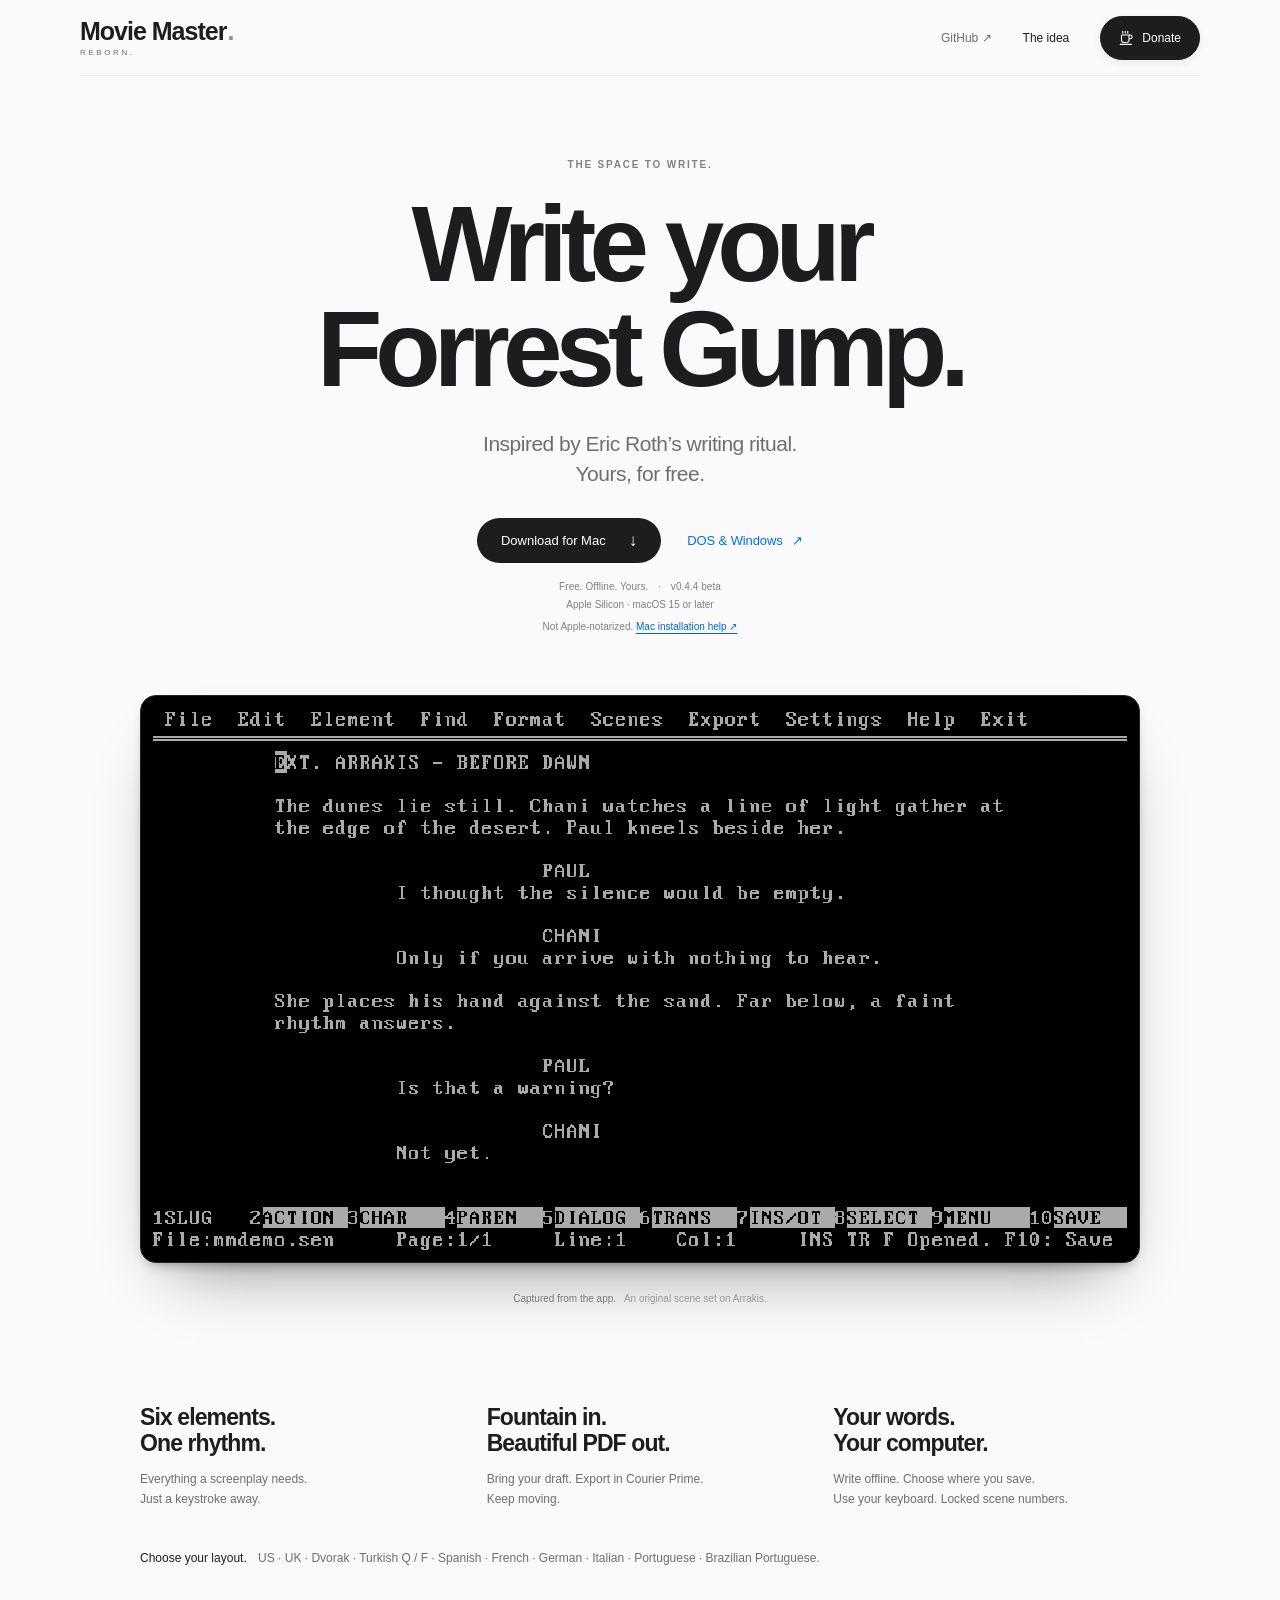
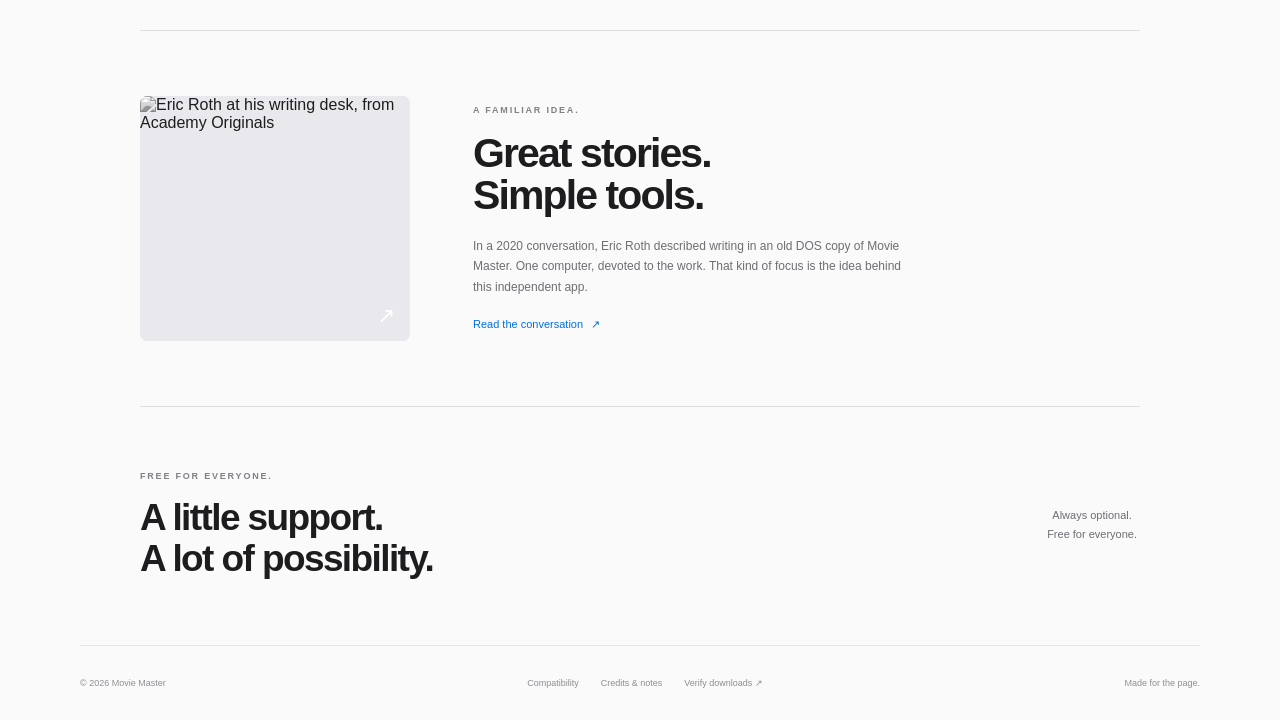
==== commit 114746f9: "Label the source link as GitHub" ====
--- a/index.html
+++ b/index.html
@@ -17,7 +17,7 @@
   <a class="skip" href="#main">Skip to content</a>
   <header class="nav shell">
     <a class="brand" href="#" aria-label="Movie Master home"><span>Movie Master<span class="brand-dot" aria-hidden="true">.</span></span><small>REBORN.</small></a>
-    <nav aria-label="Main navigation"><a href="https://github.com/Bubliska/movie-master#movie-master" target="_blank" rel="noopener noreferrer">Source <span aria-hidden="true">↗</span></a><a href="#idea">The idea</a><button type="button" class="nav-donate" id="donate-button"><svg viewBox="0 0 24 24" width="15" height="15" fill="none" stroke="currentColor" stroke-width="1.7" stroke-linecap="round" stroke-linejoin="round" aria-hidden="true"><path d="M6 2v3m4-3v3m4-3v3M16 8h2a3 3 0 1 1 0 6h-2M4 8h12v8a4 4 0 0 1-4 4H8a4 4 0 0 1-4-4V8ZM2 23h18"/></svg>Donate</button></nav>
+    <nav aria-label="Main navigation"><a href="https://github.com/Bubliska/movie-master#movie-master" target="_blank" rel="noopener noreferrer">GitHub <span aria-hidden="true">↗</span></a><a href="#idea">The idea</a><button type="button" class="nav-donate" id="donate-button"><svg viewBox="0 0 24 24" width="15" height="15" fill="none" stroke="currentColor" stroke-width="1.7" stroke-linecap="round" stroke-linejoin="round" aria-hidden="true"><path d="M6 2v3m4-3v3m4-3v3M16 8h2a3 3 0 1 1 0 6h-2M4 8h12v8a4 4 0 0 1-4 4H8a4 4 0 0 1-4-4V8ZM2 23h18"/></svg>Donate</button></nav>
   </header>
   <main id="main">
     <section class="hero" aria-labelledby="hero-title">
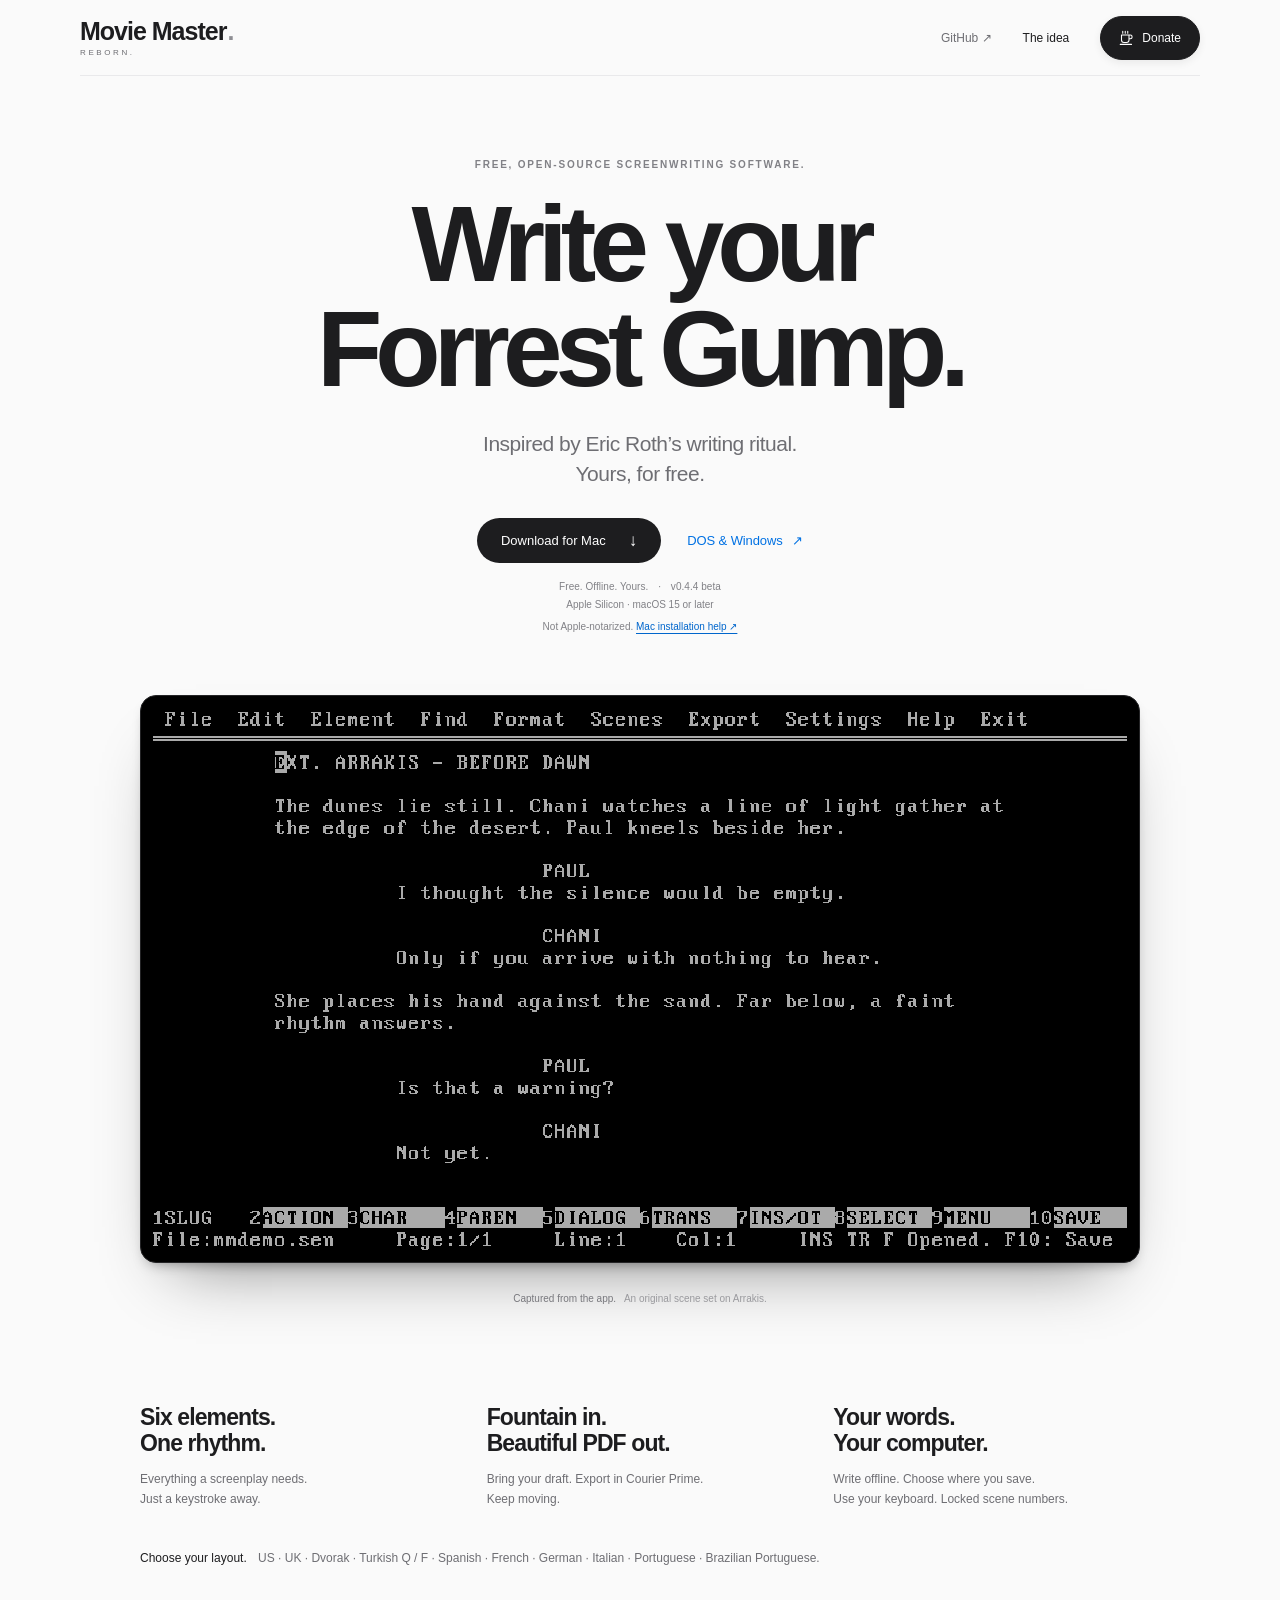
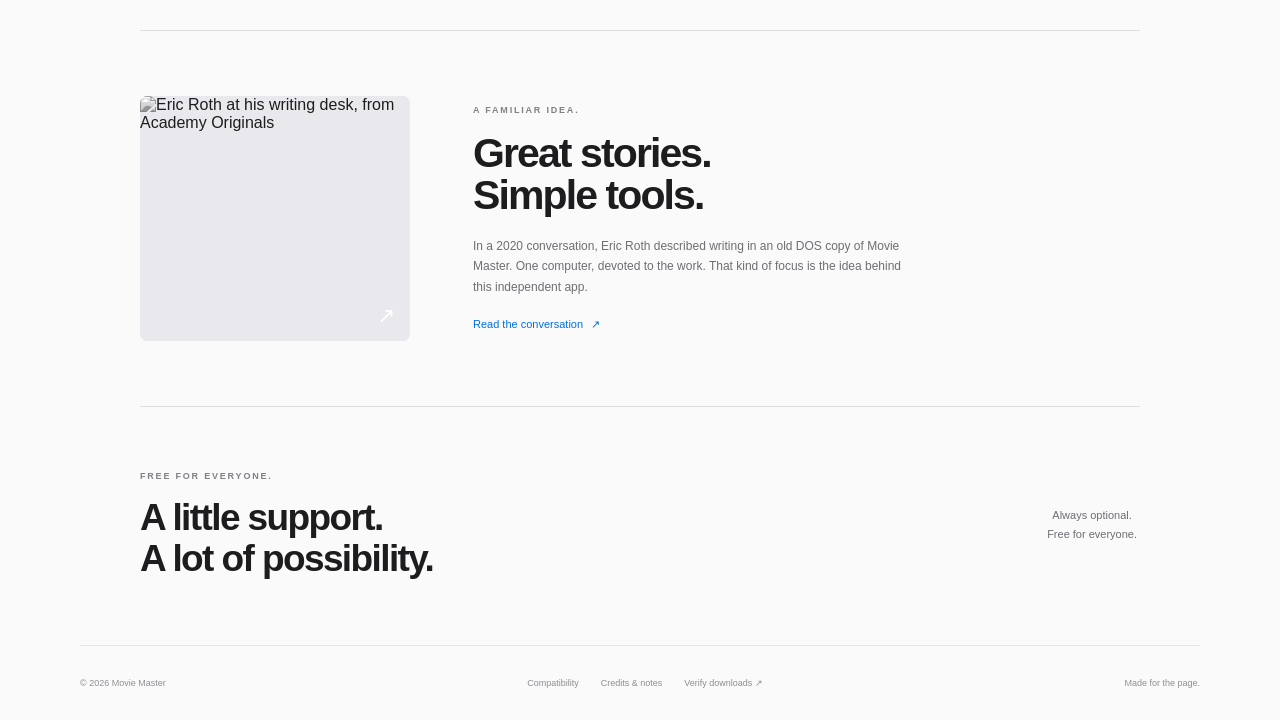
==== commit 03d01b40: "Add search metadata, sitemap and webmaster verification" ====
--- a/index.html
+++ b/index.html
@@ -4,11 +4,31 @@
   <meta charset="utf-8">
   <meta name="viewport" content="width=device-width,initial-scale=1">
   <meta name="theme-color" content="#fafafa">
-  <title>Movie Master. Write your Forrest Gump.</title>
-  <meta name="description" content="A quiet screen for your next screenplay. Free, offline screenwriting for Mac, DOS and Windows. Selectable keyboard layouts, Fountain import and Courier Prime PDF.">
-  <meta property="og:title" content="Movie Master. Write your Forrest Gump.">
-  <meta property="og:description" content="A quiet screen for your next screenplay. Free for Mac, DOS and Windows.">
+  <title>Movie Master — Free, Open-Source Screenwriting Software</title>
+  <meta name="description" content="Free, open-source screenwriting software for Mac, Windows and DOS. Write offline, import Fountain scripts and export PDFs in Courier Prime. No account needed.">
+  <link rel="canonical" href="https://www.moviemaster.app/">
+  <meta name="msvalidate.01" content="3E08D13167326B1534210A9DE6C261AF">
+  <meta name="google-site-verification" content="5qtZ5jqRnb3UZFN-6HOAl8uy_0qpHqh_VqlDdnVLzVs">
+  <meta property="og:title" content="Movie Master — Free, Open-Source Screenwriting Software">
+  <meta property="og:description" content="A quiet screen for your next screenplay. Free, open-source and offline. For Mac, Windows and DOS.">
   <meta property="og:type" content="website">
+  <meta property="og:url" content="https://www.moviemaster.app/">
+  <meta property="og:site_name" content="Movie Master">
+  <meta property="og:image" content="https://www.moviemaster.app/movie-master-dune.png">
+  <meta property="og:image:width" content="720">
+  <meta property="og:image:height" content="400">
+  <meta property="og:image:alt" content="The Movie Master screenplay editor running in its classic black-and-white DOS interface.">
+  <meta name="twitter:card" content="summary_large_image">
+  <script type="application/ld+json">
+{
+  "@context": "https://schema.org",
+  "@type": "WebSite",
+  "name": "Movie Master",
+  "url": "https://www.moviemaster.app/",
+  "description": "Free, open-source screenwriting software for Mac, Windows and DOS.",
+  "inLanguage": "en"
+}
+  </script>
   <link rel="icon" href="mark.svg" type="image/svg+xml">
   <link rel="stylesheet" href="style.css">
   <script src="app.js" defer></script>
@@ -22,7 +42,7 @@
   <main id="main">
     <section class="hero" aria-labelledby="hero-title">
       <div class="hero-copy shell">
-        <p class="eyebrow">THE SPACE TO WRITE.</p>
+        <p class="eyebrow">FREE, OPEN-SOURCE SCREENWRITING SOFTWARE.</p>
         <h1 id="hero-title">Write your<br>Forrest Gump.</h1>
         <p class="hero-subtitle">Inspired by Eric Roth’s writing ritual.<br>Yours, for free.</p>
         <div class="download-actions" id="downloads"><a class="button primary" id="download-mac" href="https://github.com/Bubliska/movie-master/releases/download/v0.4.4/Movie-Master-0.4.4-AppleSilicon.dmg">Download for Mac <span aria-hidden="true">↓</span></a><a class="secondary" href="https://github.com/Bubliska/movie-master/releases/download/v0.4.4/Movie-Master-0.4.4-DOS-Windows.zip" download>DOS & Windows <span aria-hidden="true">↗</span></a></div>
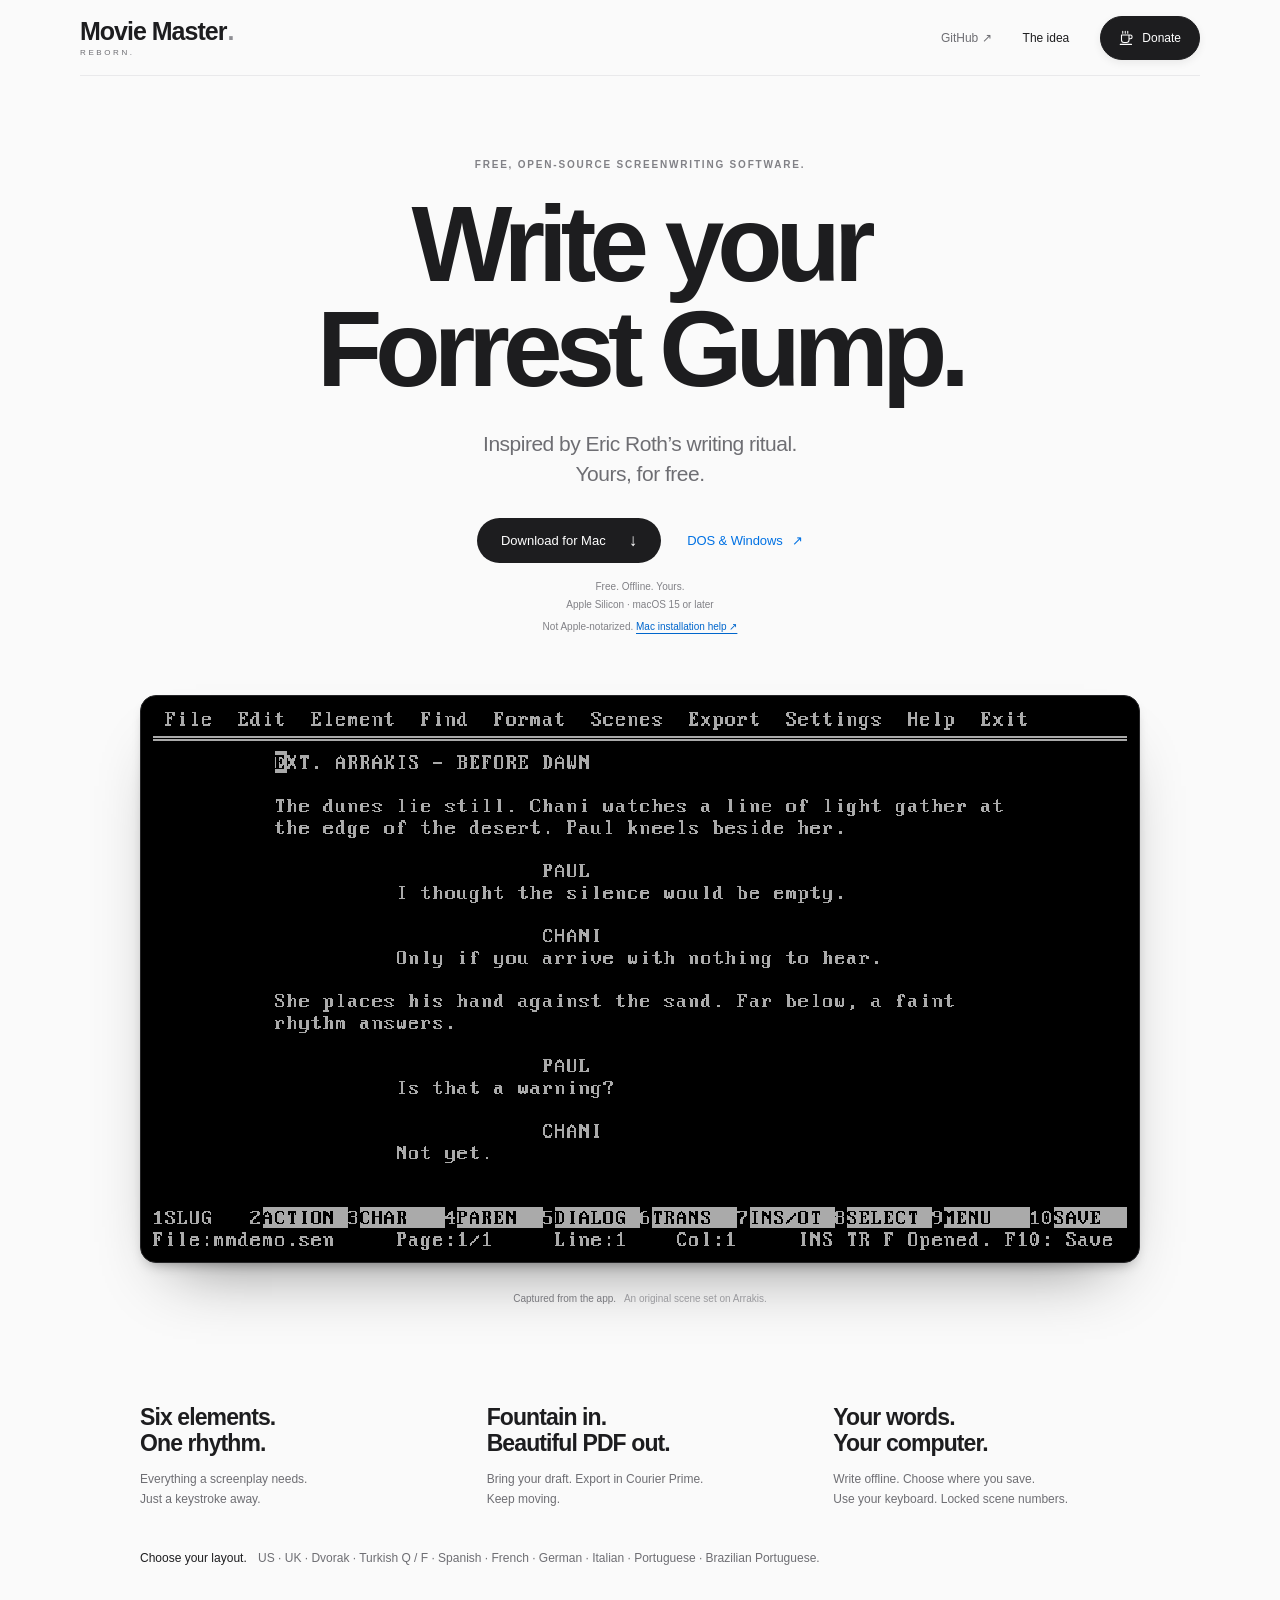
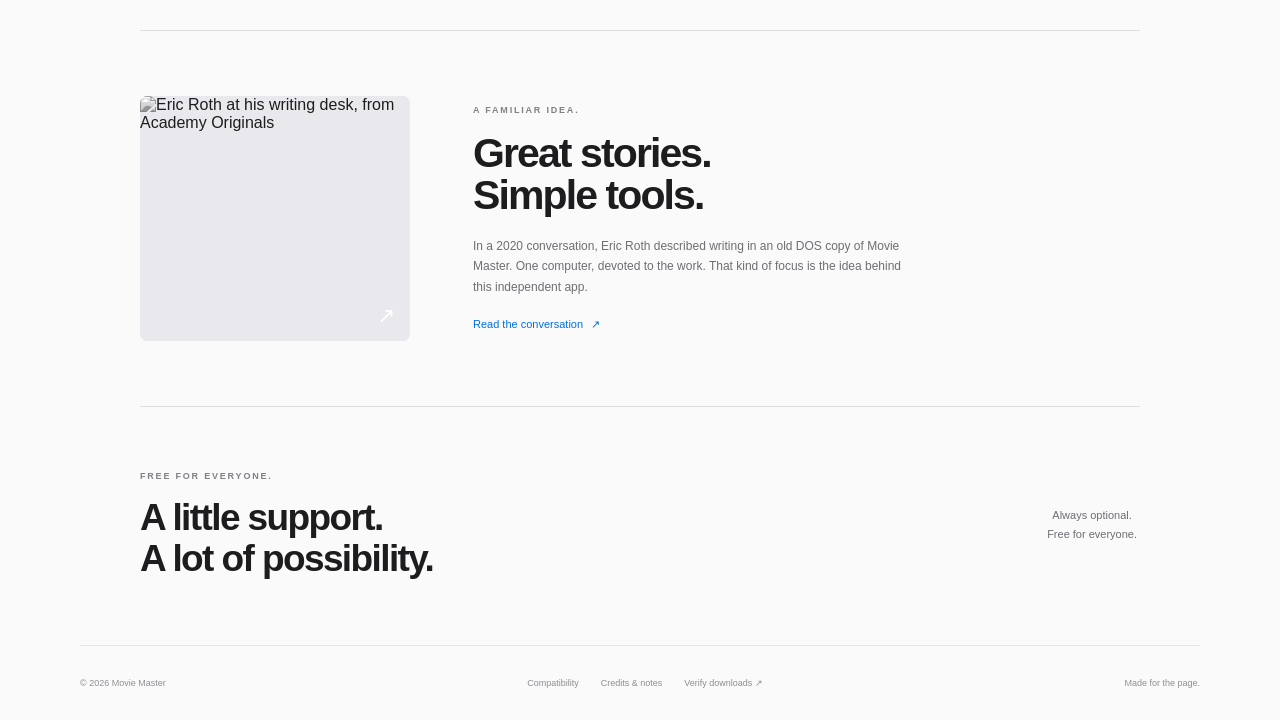
==== commit dfad4aad: "Remove app release numbers from visible website text Remove the release label below downloads, the c" ====
--- a/index.html
+++ b/index.html
@@ -46,7 +46,7 @@
         <h1 id="hero-title">Write your<br>Forrest Gump.</h1>
         <p class="hero-subtitle">Inspired by Eric Roth’s writing ritual.<br>Yours, for free.</p>
         <div class="download-actions" id="downloads"><a class="button primary" id="download-mac" href="https://github.com/Bubliska/movie-master/releases/download/v0.4.4/Movie-Master-0.4.4-AppleSilicon.dmg">Download for Mac <span aria-hidden="true">↓</span></a><a class="secondary" href="https://github.com/Bubliska/movie-master/releases/download/v0.4.4/Movie-Master-0.4.4-DOS-Windows.zip" download>DOS & Windows <span aria-hidden="true">↗</span></a></div>
-        <p class="compatibility">Free. Offline. Yours. <span aria-hidden="true">·</span> v0.4.4 beta</p>
+        <p class="compatibility">Free. Offline. Yours.</p>
         <p class="download-status">Apple Silicon · macOS 15 or later</p>
         <p class="download-status">Not Apple-notarized. <a href="credits.html#mac-install">Mac installation help ↗</a></p>
       </div>
@@ -84,7 +84,7 @@
     </section>
     <p class="dialog-small">Always optional. The app is yours either way.</p>
   </dialog>
-  <dialog id="requirements-dialog" aria-labelledby="requirements-title"><button class="dialog-close" aria-label="Close compatibility information" type="button">×</button><p class="eyebrow">VERSION 0.4.4 · BETA</p><h2 id="requirements-title">A few details.</h2><h3>Mac</h3><p>Apple Silicon, macOS 15 or later. DOSBox-X is included. Open the DMG and drag the app to Applications. This beta is ad-hoc signed and isn't Apple-notarized, so macOS may block its first launch. <a href="credits.html#mac-install">Read the Mac installation instructions</a>. No Intel Mac build is included.</p><h3>Keyboard layouts</h3><p>US, UK, Dvorak, Turkish Q/F, Spanish, French AZERTY, German QWERTZ, Italian, Portuguese and Brazilian Portuguese. Choose a layout in Settings. The current text set supports Latin scripts; Cyrillic, Arabic and CJK text are not yet supported.</p><h3>DOS & Windows</h3><p>The ZIP includes DOS, WIN32 and WIN64 builds. Windows 10–11: extract the entire ZIP and run START.BAT. DOS: 386+, VGA and extended memory; 32 MB recommended. Keep FONT.TTF and CWSDPMI.EXE beside MOVIEMST.EXE. Windows builds are compiled but haven't been tested on a live Windows machine.</p><p class="dialog-small">Mac: File → Import Fountain opens the macOS file chooser at Desktop, including Unicode filenames.</p><p class="dialog-small">First Save: F10 → choose a folder → F5 Save Here → enter a name. Save As and every export let you choose a location again.</p><button class="button primary dialog-dismiss" type="button">Got it</button></dialog>
+  <dialog id="requirements-dialog" aria-labelledby="requirements-title"><button class="dialog-close" aria-label="Close compatibility information" type="button">×</button><p class="eyebrow">COMPATIBILITY</p><h2 id="requirements-title">A few details.</h2><h3>Mac</h3><p>Apple Silicon, macOS 15 or later. DOSBox-X is included. Open the DMG and drag the app to Applications. This beta is ad-hoc signed and isn't Apple-notarized, so macOS may block its first launch. <a href="credits.html#mac-install">Read the Mac installation instructions</a>. No Intel Mac build is included.</p><h3>Keyboard layouts</h3><p>US, UK, Dvorak, Turkish Q/F, Spanish, French AZERTY, German QWERTZ, Italian, Portuguese and Brazilian Portuguese. Choose a layout in Settings. The current text set supports Latin scripts; Cyrillic, Arabic and CJK text are not yet supported.</p><h3>DOS & Windows</h3><p>The ZIP includes DOS, WIN32 and WIN64 builds. Windows 10–11: extract the entire ZIP and run START.BAT. DOS: 386+, VGA and extended memory; 32 MB recommended. Keep FONT.TTF and CWSDPMI.EXE beside MOVIEMST.EXE. Windows builds are compiled but haven't been tested on a live Windows machine.</p><p class="dialog-small">Mac: File → Import Fountain opens the macOS file chooser at Desktop, including Unicode filenames.</p><p class="dialog-small">First Save: F10 → choose a folder → F5 Save Here → enter a name. Save As and every export let you choose a location again.</p><button class="button primary dialog-dismiss" type="button">Got it</button></dialog>
   <noscript><p class="noscript shell">Both downloads work without JavaScript. Enable it to open the information dialogs.</p></noscript>
 </body>
 </html>
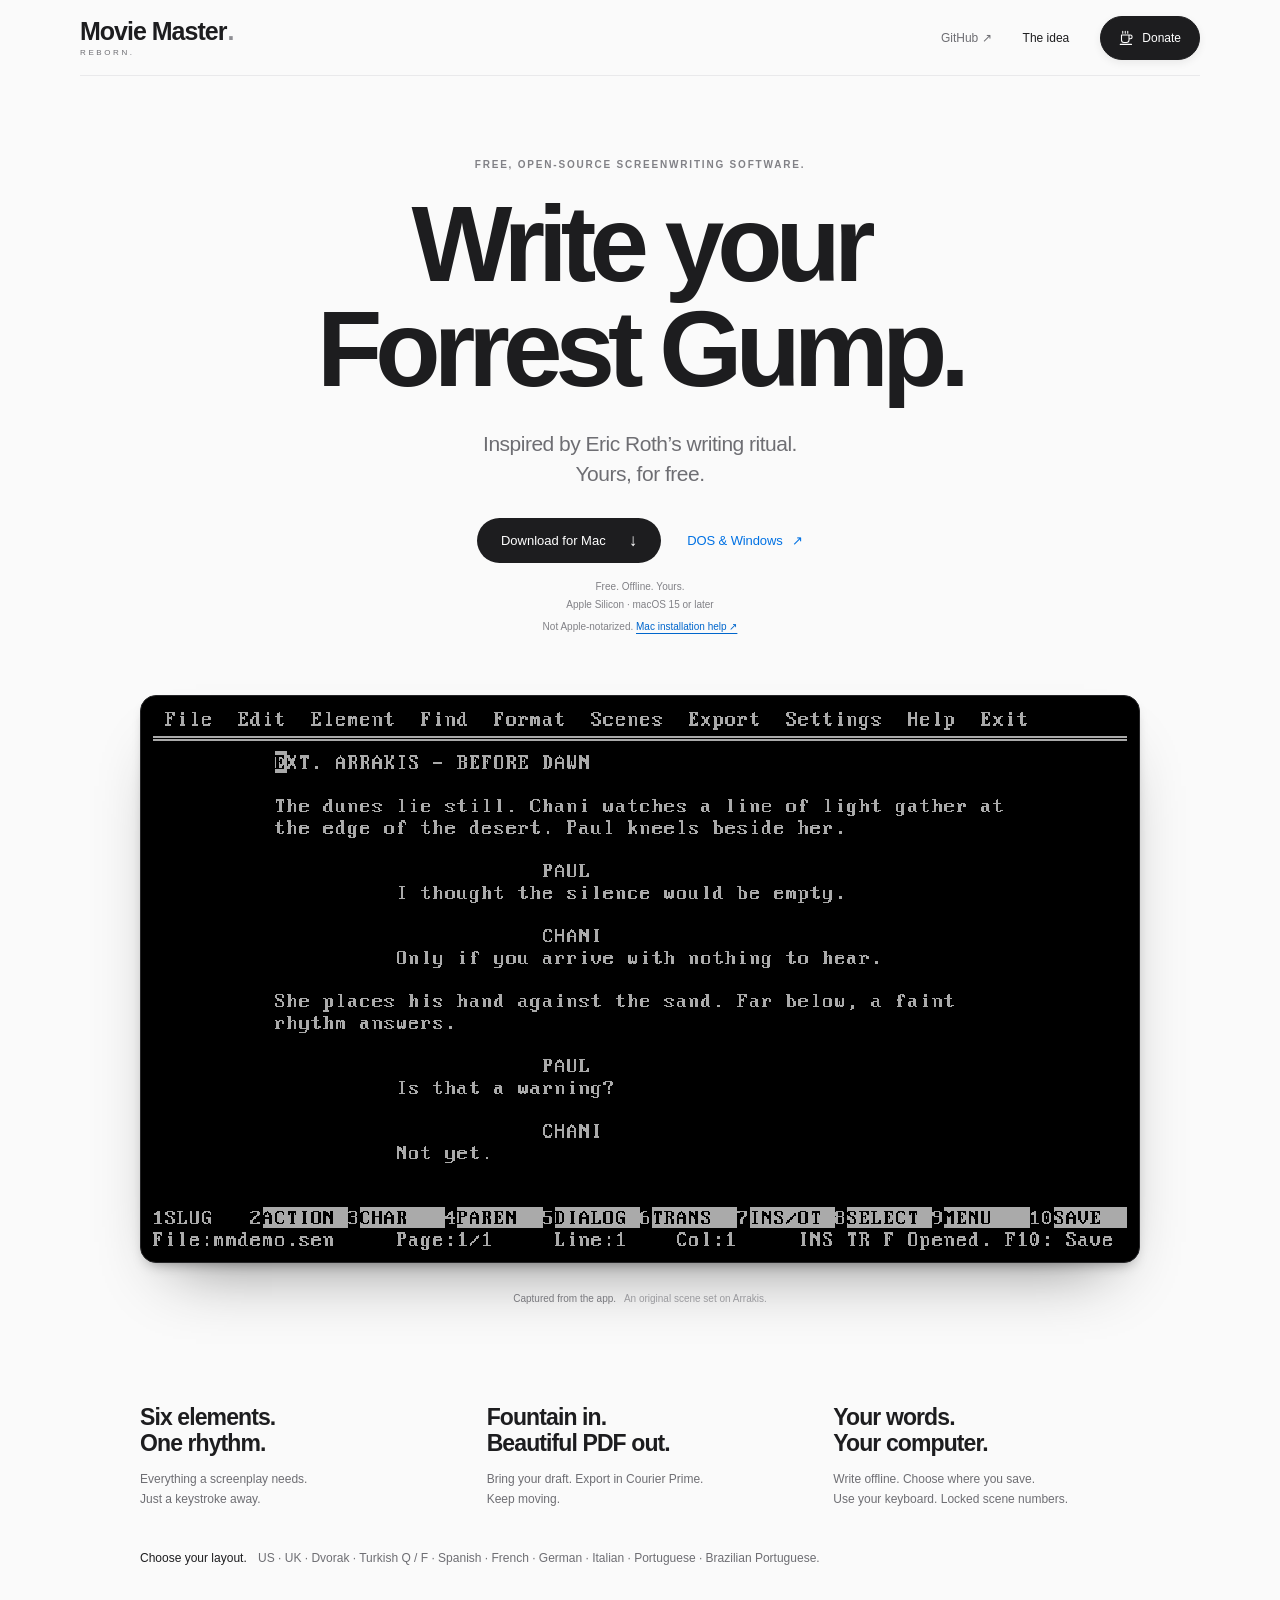
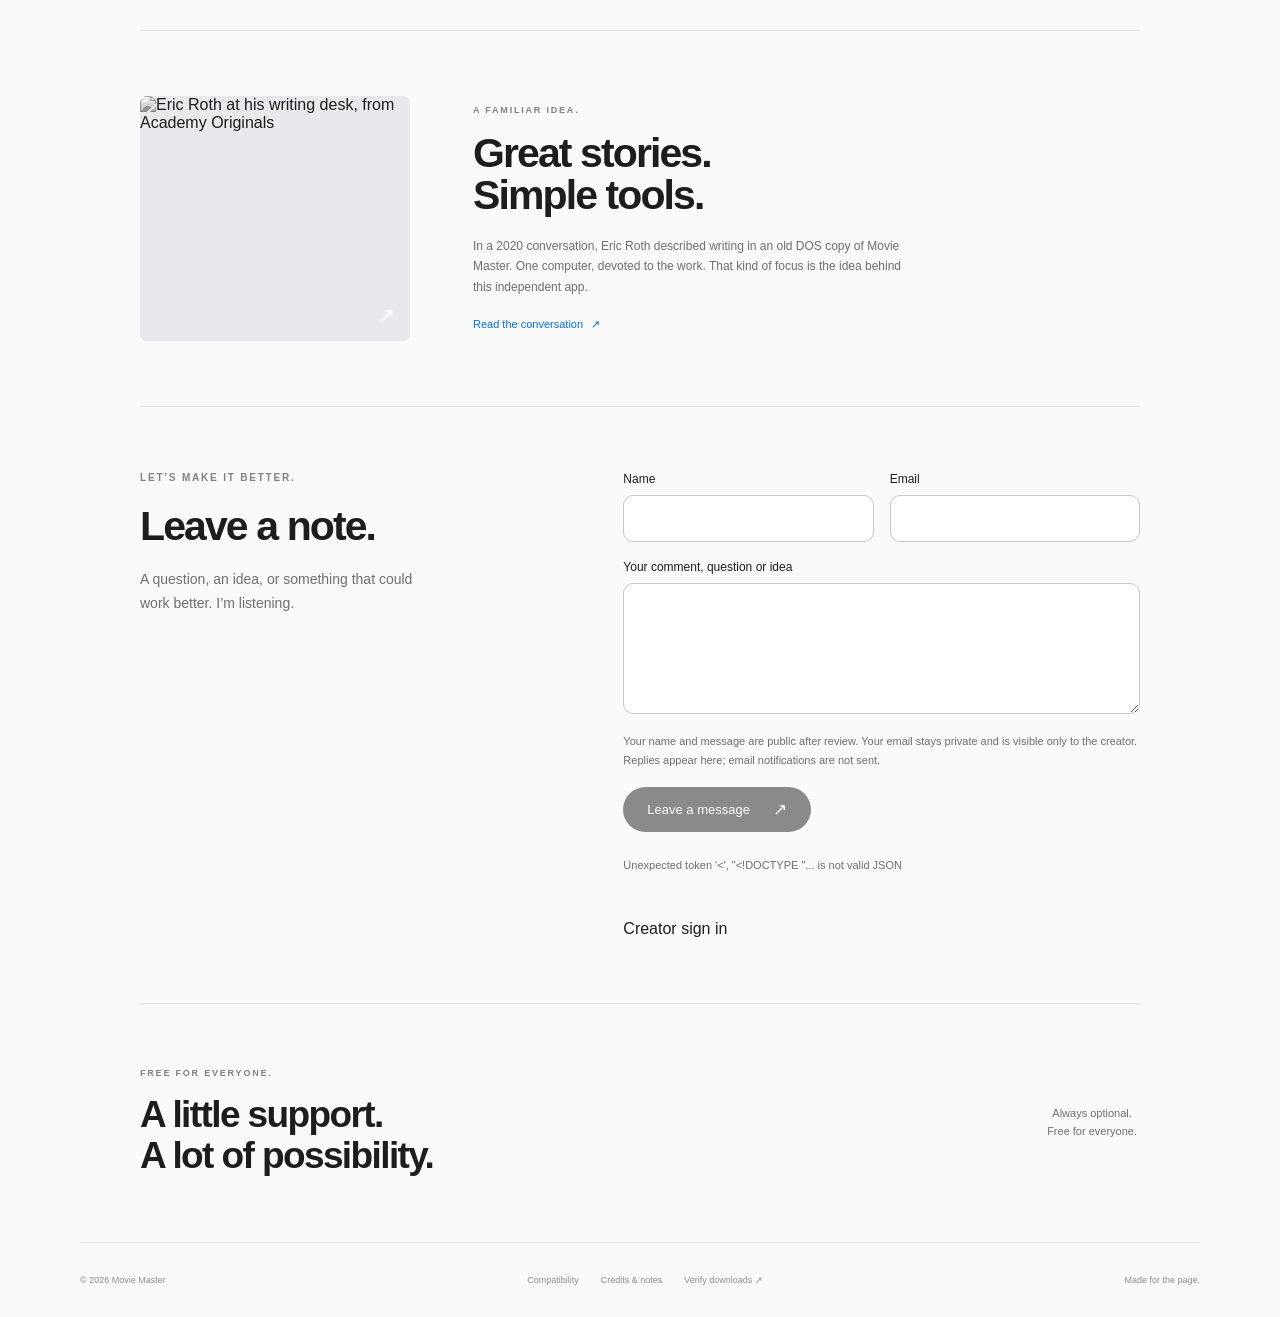
==== commit e0dc6bd2: "Fix file naming, add visitor feedback and use the M app icon Type and edit file names directly in Sa" ====
--- a/index.html
+++ b/index.html
@@ -31,7 +31,7 @@
   </script>
   <link rel="icon" href="mark.svg" type="image/svg+xml">
   <link rel="stylesheet" href="style.css">
-  <script src="app.js" defer></script>
+  <script src="app.js" defer></script><script src="feedback.js" defer></script>
 </head>
 <body>
   <a class="skip" href="#main">Skip to content</a>
@@ -45,7 +45,7 @@
         <p class="eyebrow">FREE, OPEN-SOURCE SCREENWRITING SOFTWARE.</p>
         <h1 id="hero-title">Write your<br>Forrest Gump.</h1>
         <p class="hero-subtitle">Inspired by Eric Roth’s writing ritual.<br>Yours, for free.</p>
-        <div class="download-actions" id="downloads"><a class="button primary" id="download-mac" href="https://github.com/Bubliska/movie-master/releases/download/v0.4.4/Movie-Master-0.4.4-AppleSilicon.dmg">Download for Mac <span aria-hidden="true">↓</span></a><a class="secondary" href="https://github.com/Bubliska/movie-master/releases/download/v0.4.4/Movie-Master-0.4.4-DOS-Windows.zip" download>DOS & Windows <span aria-hidden="true">↗</span></a></div>
+        <div class="download-actions" id="downloads"><a class="button primary" id="download-mac" href="/api/download?platform=mac">Download for Mac <span aria-hidden="true">↓</span></a><a class="secondary" href="/api/download?platform=windows" download>DOS & Windows <span aria-hidden="true">↗</span></a></div>
         <p class="compatibility">Free. Offline. Yours.</p>
         <p class="download-status">Apple Silicon · macOS 15 or later</p>
         <p class="download-status">Not Apple-notarized. <a href="credits.html#mac-install">Mac installation help ↗</a></p>
@@ -60,11 +60,27 @@
       <a class="roth-image" href="https://www.youtube.com/watch?v=N3_QmiNs52o" target="_blank" rel="noopener noreferrer" aria-label="Watch Eric Roth's writing process on Academy Originals"><img src="https://i.ytimg.com/vi/N3_QmiNs52o/maxresdefault.jpg" width="1280" height="720" alt="Eric Roth at his writing desk, from Academy Originals" loading="lazy" referrerpolicy="no-referrer"><span aria-hidden="true">↗</span></a>
       <div class="idea-copy"><p class="eyebrow">A FAMILIAR IDEA.</p><h2 id="idea-title">Great stories.<br>Simple tools.</h2><p>In a 2020 conversation, Eric Roth described writing in an old DOS copy of Movie Master. One computer, devoted to the work. That kind of focus is the idea behind this independent app.</p><a class="story-link" href="https://johnaugust.com/2020/scriptnotes-475-the-one-with-eric-roth-transcript" target="_blank" rel="noopener noreferrer">Read the conversation <span aria-hidden="true">↗</span></a></div>
     </section>
+    <section class="feedback shell" id="feedback" aria-labelledby="feedback-title">
+      <div class="feedback-intro"><p class="eyebrow">LET’S MAKE IT BETTER.</p><h2 id="feedback-title">Leave a note.</h2><p>A question, an idea, or something that could work better. I’m listening.</p></div>
+      <div class="feedback-body">
+        <form id="feedback-form" class="feedback-form" aria-describedby="feedback-privacy feedback-status">
+          <div class="feedback-fields"><label>Name<input name="name" autocomplete="name" required maxlength="60"></label><label>Email<input name="email" type="email" autocomplete="email" required maxlength="254"></label></div>
+          <label>Your comment, question or idea<textarea name="message" required minlength="5" maxlength="3000" rows="5"></textarea></label>
+          <div class="feedback-trap" aria-hidden="true"><label>Leave this empty<input name="website" tabindex="-1" autocomplete="off"></label></div>
+          <p id="feedback-privacy" class="feedback-note">Your name and message are public after review. Your email stays private and is visible only to the creator. Replies appear here; email notifications are not sent.</p>
+          <button class="button primary" type="submit" disabled>Leave a message <span aria-hidden="true">↗</span></button>
+        </form>
+        <p id="feedback-status" class="feedback-note" role="status" aria-live="polite">Loading messages…</p>
+        <ol id="feedback-list" class="feedback-list" aria-label="Visitor messages"></ol>
+        <button class="footer-link creator-button" id="creator-button" type="button">Creator sign in</button>
+        <noscript><p>Enable JavaScript to leave a message and read replies.</p></noscript>
+      </div>
+    </section>
     <section class="support shell" aria-labelledby="support-title"><div><p class="eyebrow">FREE FOR EVERYONE.</p><h2 id="support-title">A little support.<br>A lot of possibility.</h2></div><div class="support-action"><p>Always optional.<br>Free for everyone.</p></div></section>
   </main>
-  <footer class="footer shell"><span>© 2026 Movie Master</span><div><button class="footer-link" type="button" id="requirements-button">Compatibility</button><a href="credits.html">Credits & notes</a><a href="https://github.com/Bubliska/movie-master/releases/download/v0.4.4/SHA256.txt" target="_blank" rel="noopener">Verify downloads <span aria-hidden="true">↗</span></a></div><span>Made for the page.</span></footer>
+  <footer class="footer shell"><span>© 2026 Movie Master</span><div><button class="footer-link" type="button" id="requirements-button">Compatibility</button><a href="credits.html">Credits & notes</a><a href="/api/download?platform=checksums" target="_blank" rel="noopener">Verify downloads <span aria-hidden="true">↗</span></a></div><span>Made for the page.</span></footer>
   <dialog id="donation-dialog" aria-labelledby="donation-title">
-    <button class="dialog-close" aria-label="Close donation information" type="button">×</button>
+    <form method="dialog"><button class="dialog-close" aria-label="Close donation information" type="submit">×</button></form>
     <p class="eyebrow">THANK YOU.</p><h2 id="donation-title">Keep the<br>story going.</h2>
     <p>Movie Master is free. Every contribution helps write its next chapter.</p>
     <section class="donation-method" aria-labelledby="paypal-title"><h3 id="paypal-title">PayPal</h3><a class="button primary" href="https://paypal.me/emirBublis" target="_blank" rel="noopener noreferrer">Continue with PayPal <span aria-hidden="true">↗</span></a><p class="dialog-small">Choose your amount on PayPal.</p></section>
@@ -84,7 +100,14 @@
     </section>
     <p class="dialog-small">Always optional. The app is yours either way.</p>
   </dialog>
-  <dialog id="requirements-dialog" aria-labelledby="requirements-title"><button class="dialog-close" aria-label="Close compatibility information" type="button">×</button><p class="eyebrow">COMPATIBILITY</p><h2 id="requirements-title">A few details.</h2><h3>Mac</h3><p>Apple Silicon, macOS 15 or later. DOSBox-X is included. Open the DMG and drag the app to Applications. This beta is ad-hoc signed and isn't Apple-notarized, so macOS may block its first launch. <a href="credits.html#mac-install">Read the Mac installation instructions</a>. No Intel Mac build is included.</p><h3>Keyboard layouts</h3><p>US, UK, Dvorak, Turkish Q/F, Spanish, French AZERTY, German QWERTZ, Italian, Portuguese and Brazilian Portuguese. Choose a layout in Settings. The current text set supports Latin scripts; Cyrillic, Arabic and CJK text are not yet supported.</p><h3>DOS & Windows</h3><p>The ZIP includes DOS, WIN32 and WIN64 builds. Windows 10–11: extract the entire ZIP and run START.BAT. DOS: 386+, VGA and extended memory; 32 MB recommended. Keep FONT.TTF and CWSDPMI.EXE beside MOVIEMST.EXE. Windows builds are compiled but haven't been tested on a live Windows machine.</p><p class="dialog-small">Mac: File → Import Fountain opens the macOS file chooser at Desktop, including Unicode filenames.</p><p class="dialog-small">First Save: F10 → choose a folder → F5 Save Here → enter a name. Save As and every export let you choose a location again.</p><button class="button primary dialog-dismiss" type="button">Got it</button></dialog>
+  <dialog id="requirements-dialog" aria-labelledby="requirements-title"><form method="dialog"><button class="dialog-close" aria-label="Close compatibility information" type="submit">×</button></form><p class="eyebrow">COMPATIBILITY</p><h2 id="requirements-title">A few details.</h2><h3>Mac</h3><p>Apple Silicon, macOS 15 or later. DOSBox-X is included. Open the DMG and drag the app to Applications. This beta is ad-hoc signed and isn't Apple-notarized, so macOS may block its first launch. <a href="credits.html#mac-install">Read the Mac installation instructions</a>. No Intel Mac build is included.</p><h3>Keyboard layouts</h3><p>US, UK, Dvorak, Turkish Q/F, Spanish, French AZERTY, German QWERTZ, Italian, Portuguese and Brazilian Portuguese. Choose a layout in Settings. The current text set supports Latin scripts; Cyrillic, Arabic and CJK text are not yet supported.</p><h3>DOS & Windows</h3><p>The ZIP includes DOS, WIN32 and WIN64 builds. Windows 10–11: extract the entire ZIP and run START.BAT. DOS: 386+, VGA and extended memory; 32 MB recommended. Keep FONT.TTF and CWSDPMI.EXE beside MOVIEMST.EXE. Windows builds are compiled but haven't been tested on a live Windows machine.</p><p class="dialog-small">Mac: File → Import Fountain opens the macOS file chooser at Desktop, including Unicode filenames.</p><p class="dialog-small">First Save: F10 → choose a folder → type a name → Enter. Save As and every export let you choose a location again.</p><form method="dialog"><button class="button primary dialog-dismiss" type="submit">Got it</button></form></dialog>
+  <dialog id="creator-dialog" aria-labelledby="creator-title">
+    <form method="dialog"><button class="dialog-close" aria-label="Close creator messages" type="submit">×</button></form>
+    <p class="eyebrow">FOR THE CREATOR.</p><h2 id="creator-title">Your inbox.</h2>
+    <form id="creator-login" class="feedback-form"><label>Creator password<input id="creator-password" type="password" autocomplete="current-password" required></label><button class="button primary" type="submit">Sign in</button></form>
+    <p id="creator-status" class="feedback-note" role="status" aria-live="polite"></p>
+    <ol id="creator-list" class="feedback-list" aria-label="Messages to manage"></ol>
+  </dialog>
   <noscript><p class="noscript shell">Both downloads work without JavaScript. Enable it to open the information dialogs.</p></noscript>
 </body>
 </html>
--- a/style.css
+++ b/style.css
@@ -18,7 +18,7 @@
 .button{border:1px solid transparent;border-radius:40px;min-height:45px;padding:13px 23px;font-size:13px;font-weight:500;display:inline-flex;align-items:center;justify-content:center;gap:23px;transition:background .2s,transform .2s}
 .button span{font-size:17px;line-height:1}.primary{background:var(--ink);color:white}.primary:hover{background:#3b3b3d;transform:translateY(-1px)}
 .secondary{font-size:13px;color:#0071e3;letter-spacing:-.1px}.secondary span{margin-left:6px}.secondary:hover,.story-link:hover{text-decoration:underline;text-underline-offset:4px}
-.compatibility{font-size:10px;color:#818186;margin:18px 0 0;letter-spacing:.05px}.compatibility span{margin:0 7px}
+.compatibility{font-size:10px;color:#818186;margin:18px 0 0;letter-spacing:.05px}
 .download-status{font-size:10px;color:#818186;margin:7px 0 0;min-height:15px}
 .product-stage{margin-top:59px;max-width:1000px;padding-bottom:28px}
 .app-capture{padding:12px;background:#000;border:1px solid #242426;border-radius:16px;overflow:hidden;box-shadow:0 35px 65px -33px #0007,0 7px 14px -7px #0006}
@@ -33,6 +33,12 @@
 .roth-image>span{position:absolute;right:15px;bottom:12px;color:white;font-size:22px}.idea-copy{max-width:500px}.idea .eyebrow{font-size:9px;margin-bottom:17px}
 .idea h2{font-size:41px;line-height:1.04;letter-spacing:-1.9px;margin-bottom:19px}.idea-copy>p:not(.eyebrow){color:var(--gray);font-size:12px;line-height:1.7;margin-bottom:17px;max-width:435px}
 .story-link{color:#0071e3;font-size:11px}.story-link span{margin-left:5px}
+.feedback{max-width:1000px;display:grid;grid-template-columns:1fr 1.25fr;gap:70px;padding:65px 0;border-bottom:1px solid var(--line)}
+.feedback h2{font-size:41px;line-height:1.05;letter-spacing:-1.9px;margin-bottom:20px}.feedback-intro>p:last-child{font-size:14px;line-height:1.7;color:var(--gray);max-width:280px}
+.feedback-form{display:grid;gap:18px}.feedback-fields{display:grid;grid-template-columns:1fr 1fr;gap:16px}.feedback-form label,.creator-reply label{display:grid;gap:9px;font-size:12px;font-weight:500}
+.feedback-form input,.feedback-form textarea,.creator-reply textarea{width:100%;min-width:0;border:1px solid #c8c8cc;border-radius:10px;background:white;color:var(--ink);padding:12px;font:inherit;font-size:14px;line-height:1.5}.feedback-form textarea,.creator-reply textarea{resize:vertical}.feedback-form input:focus-visible,.feedback-form textarea:focus-visible,.creator-reply textarea:focus-visible{outline:2px solid #0071e3;outline-offset:3px}
+.feedback-note{font-size:11px;line-height:1.7;color:var(--gray);margin:0}.feedback-form>.button{justify-self:start}.feedback-form>.feedback-trap{position:absolute;width:1px;height:1px;overflow:hidden;clip-path:inset(50%)}.feedback-form[hidden]{display:none}.feedback-form button:disabled,.comment-actions button:disabled{opacity:.5;cursor:wait;transform:none}
+#feedback-status{margin-top:24px}.feedback-list{list-style:none;padding:0;margin:25px 0 0}.feedback-comment{border-top:1px solid var(--line);padding:24px 0}.comment-heading{display:flex;align-items:baseline;justify-content:space-between;gap:12px;font-size:12px}.comment-heading time{font-size:10px;color:var(--gray);flex-shrink:0}.comment-message{font-size:13px;line-height:1.75;white-space:pre-wrap;overflow-wrap:anywhere;margin:13px 0 0}.comment-reply{border-left:2px solid var(--line);padding-left:18px;margin-top:20px}.comment-reply>strong{font-size:11px}.comment-reply .comment-message{margin-top:8px}.creator-button{font-size:10px;color:var(--gray);margin-top:20px}.creator-reply{display:grid;gap:12px;margin-top:20px}.comment-actions{display:flex;align-items:center;gap:18px;flex-wrap:wrap}.comment-actions .button{width:auto;margin:0}.comment-actions .footer-link{font-size:11px}#creator-dialog{max-width:650px}#creator-status{margin-top:18px}
 .support{max-width:1000px;display:flex;align-items:center;justify-content:space-between;padding:64px 0 66px}.support .eyebrow{font-size:9px;margin-bottom:17px}
 .support h2{font-size:37px;line-height:1.1;letter-spacing:-1.6px;margin-bottom:0}.support-action{text-align:center;margin-right:3px}.support-action p{font-size:11px;line-height:1.7;color:var(--gray);margin:0}
 .footer{height:75px;border-top:1px solid #e4e4e7;display:flex;align-items:center;justify-content:space-between;gap:20px;font-size:9px;color:#8e8e93}.footer>div{display:flex;align-items:center;gap:22px}.footer a:hover,.footer-link:hover{color:var(--ink)}.footer-link{border:0;background:none;padding:0;font:inherit;color:inherit}
@@ -44,4 +50,5 @@
 @media(max-width:1000px){h1{font-size:94px}.product-stage{width:calc(100% - 60px)}.essentials,.idea,.support{width:calc(100% - 96px)}.idea{gap:40px}.roth-image{width:240px;height:240px}}
 @media(max-width:700px){.shell{width:calc(100% - 42px)}.nav{height:67px}.brand{font-size:21px}.brand small{font-size:7px;letter-spacing:2px}.nav nav{gap:14px;font-size:10px}.nav a[href="#idea"]{display:none}.hero{padding-top:65px}.eyebrow{font-size:8px;letter-spacing:1.5px;margin-bottom:21px}h1{font-size:67px;letter-spacing:-4.2px;line-height:1.01;margin-bottom:24px}.hero-subtitle{font-size:16px;letter-spacing:-.4px;max-width:260px;margin:0 auto 25px}.download-actions{gap:20px}.button{font-size:11px;min-height:42px;padding:12px 17px;gap:13px}.secondary{font-size:11px}.compatibility{font-size:9px;margin-top:19px}.download-status{font-size:9px;margin-top:7px}.product-stage{width:calc(100% - 28px);margin-top:46px;padding-bottom:12px}.app-capture{padding:7px;border-radius:10px;box-shadow:0 25px 36px -25px #0008}.product-stage figcaption{font-size:9px;margin-top:22px}.product-stage figcaption span{display:block;margin:4px 0 0;font-size:8px}.essentials{width:calc(100% - 50px);display:flex;flex-direction:column;gap:26px;padding:39px 0 43px}.essentials>div{display:flex;align-items:flex-start;gap:22px}.essentials h2{font-size:20px;letter-spacing:-.6px;line-height:1.13;width:45%;flex-shrink:0;margin:0}.essentials p{font-size:11px;line-height:1.7;padding-top:1px}.essentials p br{display:none}.idea{width:calc(100% - 50px);gap:25px;padding:42px 0;align-items:flex-start}.roth-image{width:105px;height:143px;border-radius:5px;margin-top:28px;align-self:center}.roth-image img{object-position:78% center}.roth-image>span{font-size:18px;bottom:8px;right:8px}.idea .eyebrow{font-size:7px;letter-spacing:1px;margin-bottom:13px}.idea h2{font-size:29px;letter-spacing:-1.4px;margin-bottom:14px}.idea-copy>p:not(.eyebrow){font-size:11px;line-height:1.7;margin-bottom:12px}.story-link{font-size:9px}.support{width:calc(100% - 50px);padding:41px 0 43px;gap:20px}.support .eyebrow{font-size:7px;letter-spacing:1px;margin-bottom:13px}.support h2{font-size:25px;letter-spacing:-1px}.support-action{flex-shrink:0;margin:0}.support-action p{font-size:7px;max-width:105px;line-height:1.5;margin-top:9px}.footer{height:auto;min-height:96px;flex-wrap:wrap;gap:15px;font-size:8px;padding:20px 0}.footer>div{order:3;width:100%;gap:20px}.footer>span:last-child{margin-left:auto}dialog{border-radius:17px;padding:43px 25px 26px}dialog h2{font-size:33px}.credits{margin-top:35px}.credits h1{font-size:46px;letter-spacing:-2px}.credits p,.credits li{font-size:12px}}
 @media(max-width:360px){.brand{font-size:18px}.shell{width:calc(100% - 32px)}h1{font-size:61px;letter-spacing:-4px}.hero-subtitle{font-size:15px}.nav nav{gap:8px;font-size:9px}.download-actions{gap:15px}.secondary{font-size:10px}.essentials{gap:14px}.essentials h2{font-size:14px}.idea{gap:18px}.roth-image{width:85px}.idea h2{font-size:26px}.support h2{font-size:22px}}
+@media(max-width:700px){.feedback{grid-template-columns:1fr;gap:26px;padding:42px 0}.feedback h2{font-size:33px;letter-spacing:-1.4px}.feedback-intro>p:last-child{max-width:400px;font-size:13px}.feedback-fields{grid-template-columns:1fr}.feedback-form input,.feedback-form textarea,.creator-reply textarea{font-size:16px}.feedback-form .button{min-height:44px}.comment-heading{flex-wrap:wrap}}
 @media(prefers-reduced-motion:reduce){html{scroll-behavior:auto}*,*::before,*::after{transition:none!important;animation:none!important}}
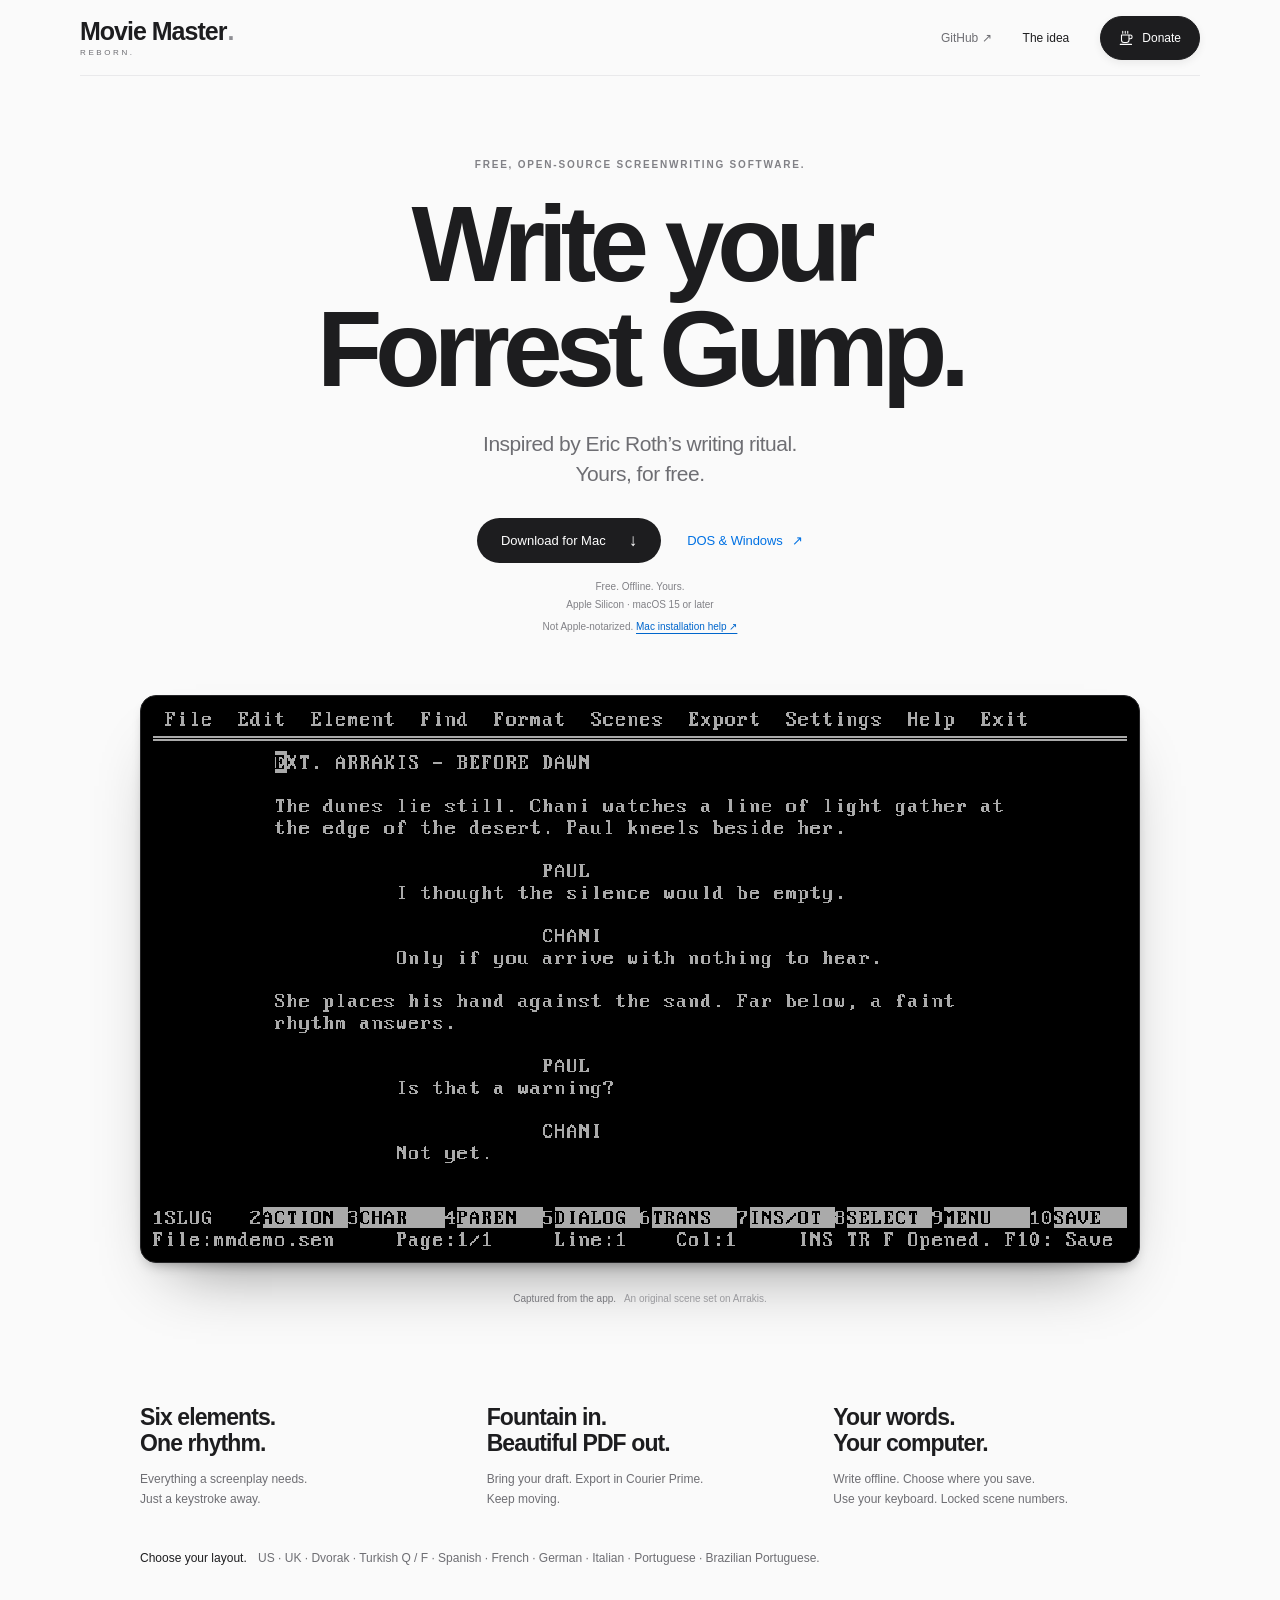
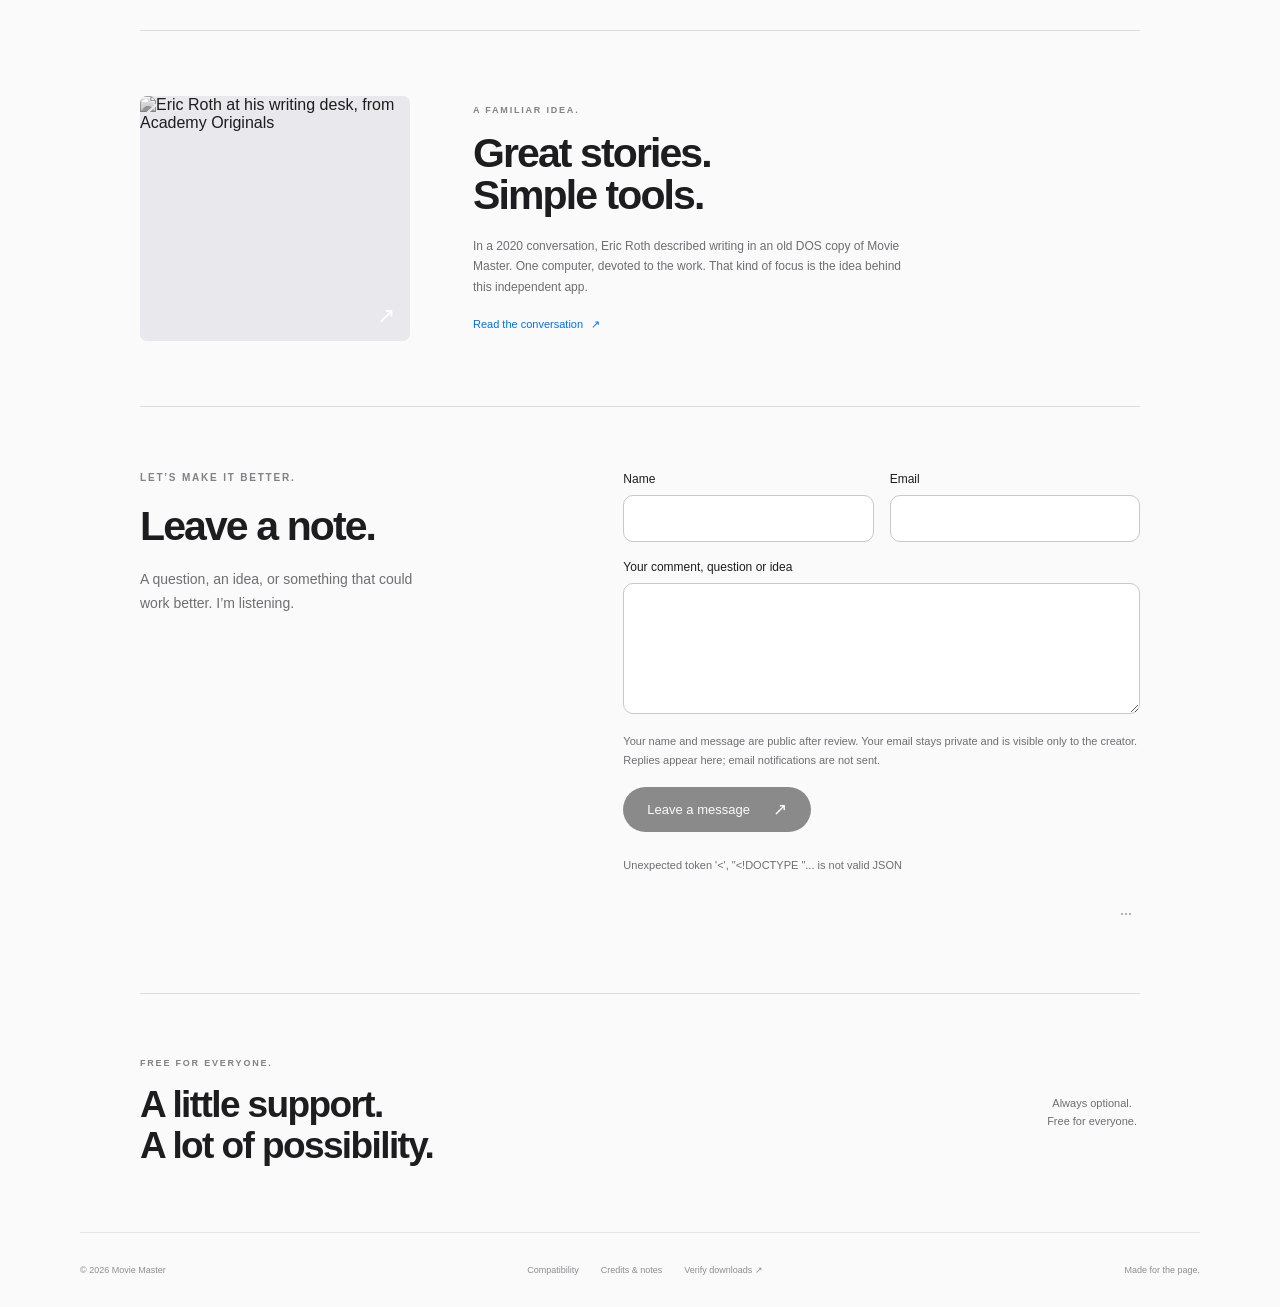
==== commit 6e2190af: "Use a discreet icon for creator access Replace the visible creator sign-in label with a small, subdu" ====
--- a/index.html
+++ b/index.html
@@ -72,7 +72,7 @@
         </form>
         <p id="feedback-status" class="feedback-note" role="status" aria-live="polite">Loading messages…</p>
         <ol id="feedback-list" class="feedback-list" aria-label="Visitor messages"></ol>
-        <button class="footer-link creator-button" id="creator-button" type="button">Creator sign in</button>
+        <button class="creator-button" id="creator-button" type="button" aria-label="Creator sign in"><svg width="14" height="14" viewBox="0 0 14 14" fill="currentColor" aria-hidden="true"><circle cx="3" cy="7" r="1"/><circle cx="7" cy="7" r="1"/><circle cx="11" cy="7" r="1"/></svg></button>
         <noscript><p>Enable JavaScript to leave a message and read replies.</p></noscript>
       </div>
     </section>
--- a/style.css
+++ b/style.css
@@ -38,7 +38,7 @@
 .feedback-form{display:grid;gap:18px}.feedback-fields{display:grid;grid-template-columns:1fr 1fr;gap:16px}.feedback-form label,.creator-reply label{display:grid;gap:9px;font-size:12px;font-weight:500}
 .feedback-form input,.feedback-form textarea,.creator-reply textarea{width:100%;min-width:0;border:1px solid #c8c8cc;border-radius:10px;background:white;color:var(--ink);padding:12px;font:inherit;font-size:14px;line-height:1.5}.feedback-form textarea,.creator-reply textarea{resize:vertical}.feedback-form input:focus-visible,.feedback-form textarea:focus-visible,.creator-reply textarea:focus-visible{outline:2px solid #0071e3;outline-offset:3px}
 .feedback-note{font-size:11px;line-height:1.7;color:var(--gray);margin:0}.feedback-form>.button{justify-self:start}.feedback-form>.feedback-trap{position:absolute;width:1px;height:1px;overflow:hidden;clip-path:inset(50%)}.feedback-form[hidden]{display:none}.feedback-form button:disabled,.comment-actions button:disabled{opacity:.5;cursor:wait;transform:none}
-#feedback-status{margin-top:24px}.feedback-list{list-style:none;padding:0;margin:25px 0 0}.feedback-comment{border-top:1px solid var(--line);padding:24px 0}.comment-heading{display:flex;align-items:baseline;justify-content:space-between;gap:12px;font-size:12px}.comment-heading time{font-size:10px;color:var(--gray);flex-shrink:0}.comment-message{font-size:13px;line-height:1.75;white-space:pre-wrap;overflow-wrap:anywhere;margin:13px 0 0}.comment-reply{border-left:2px solid var(--line);padding-left:18px;margin-top:20px}.comment-reply>strong{font-size:11px}.comment-reply .comment-message{margin-top:8px}.creator-button{font-size:10px;color:var(--gray);margin-top:20px}.creator-reply{display:grid;gap:12px;margin-top:20px}.comment-actions{display:flex;align-items:center;gap:18px;flex-wrap:wrap}.comment-actions .button{width:auto;margin:0}.comment-actions .footer-link{font-size:11px}#creator-dialog{max-width:650px}#creator-status{margin-top:18px}
+#feedback-status{margin-top:24px}.feedback-list{list-style:none;padding:0;margin:25px 0 0}.feedback-comment{border-top:1px solid var(--line);padding:24px 0}.comment-heading{display:flex;align-items:baseline;justify-content:space-between;gap:12px;font-size:12px}.comment-heading time{font-size:10px;color:var(--gray);flex-shrink:0}.comment-message{font-size:13px;line-height:1.75;white-space:pre-wrap;overflow-wrap:anywhere;margin:13px 0 0}.comment-reply{border-left:2px solid var(--line);padding-left:18px;margin-top:20px}.comment-reply>strong{font-size:11px}.comment-reply .comment-message{margin-top:8px}.creator-button{display:flex;align-items:center;justify-content:center;width:28px;height:28px;margin:12px 0 0 auto;padding:0;border:0;border-radius:50%;background:transparent;color:#9a9a9e}.creator-button:hover{background:#eeeef0;color:var(--gray)}.creator-reply{display:grid;gap:12px;margin-top:20px}.comment-actions{display:flex;align-items:center;gap:18px;flex-wrap:wrap}.comment-actions .button{width:auto;margin:0}.comment-actions .footer-link{font-size:11px}#creator-dialog{max-width:650px}#creator-status{margin-top:18px}
 .support{max-width:1000px;display:flex;align-items:center;justify-content:space-between;padding:64px 0 66px}.support .eyebrow{font-size:9px;margin-bottom:17px}
 .support h2{font-size:37px;line-height:1.1;letter-spacing:-1.6px;margin-bottom:0}.support-action{text-align:center;margin-right:3px}.support-action p{font-size:11px;line-height:1.7;color:var(--gray);margin:0}
 .footer{height:75px;border-top:1px solid #e4e4e7;display:flex;align-items:center;justify-content:space-between;gap:20px;font-size:9px;color:#8e8e93}.footer>div{display:flex;align-items:center;gap:22px}.footer a:hover,.footer-link:hover{color:var(--ink)}.footer-link{border:0;background:none;padding:0;font:inherit;color:inherit}
